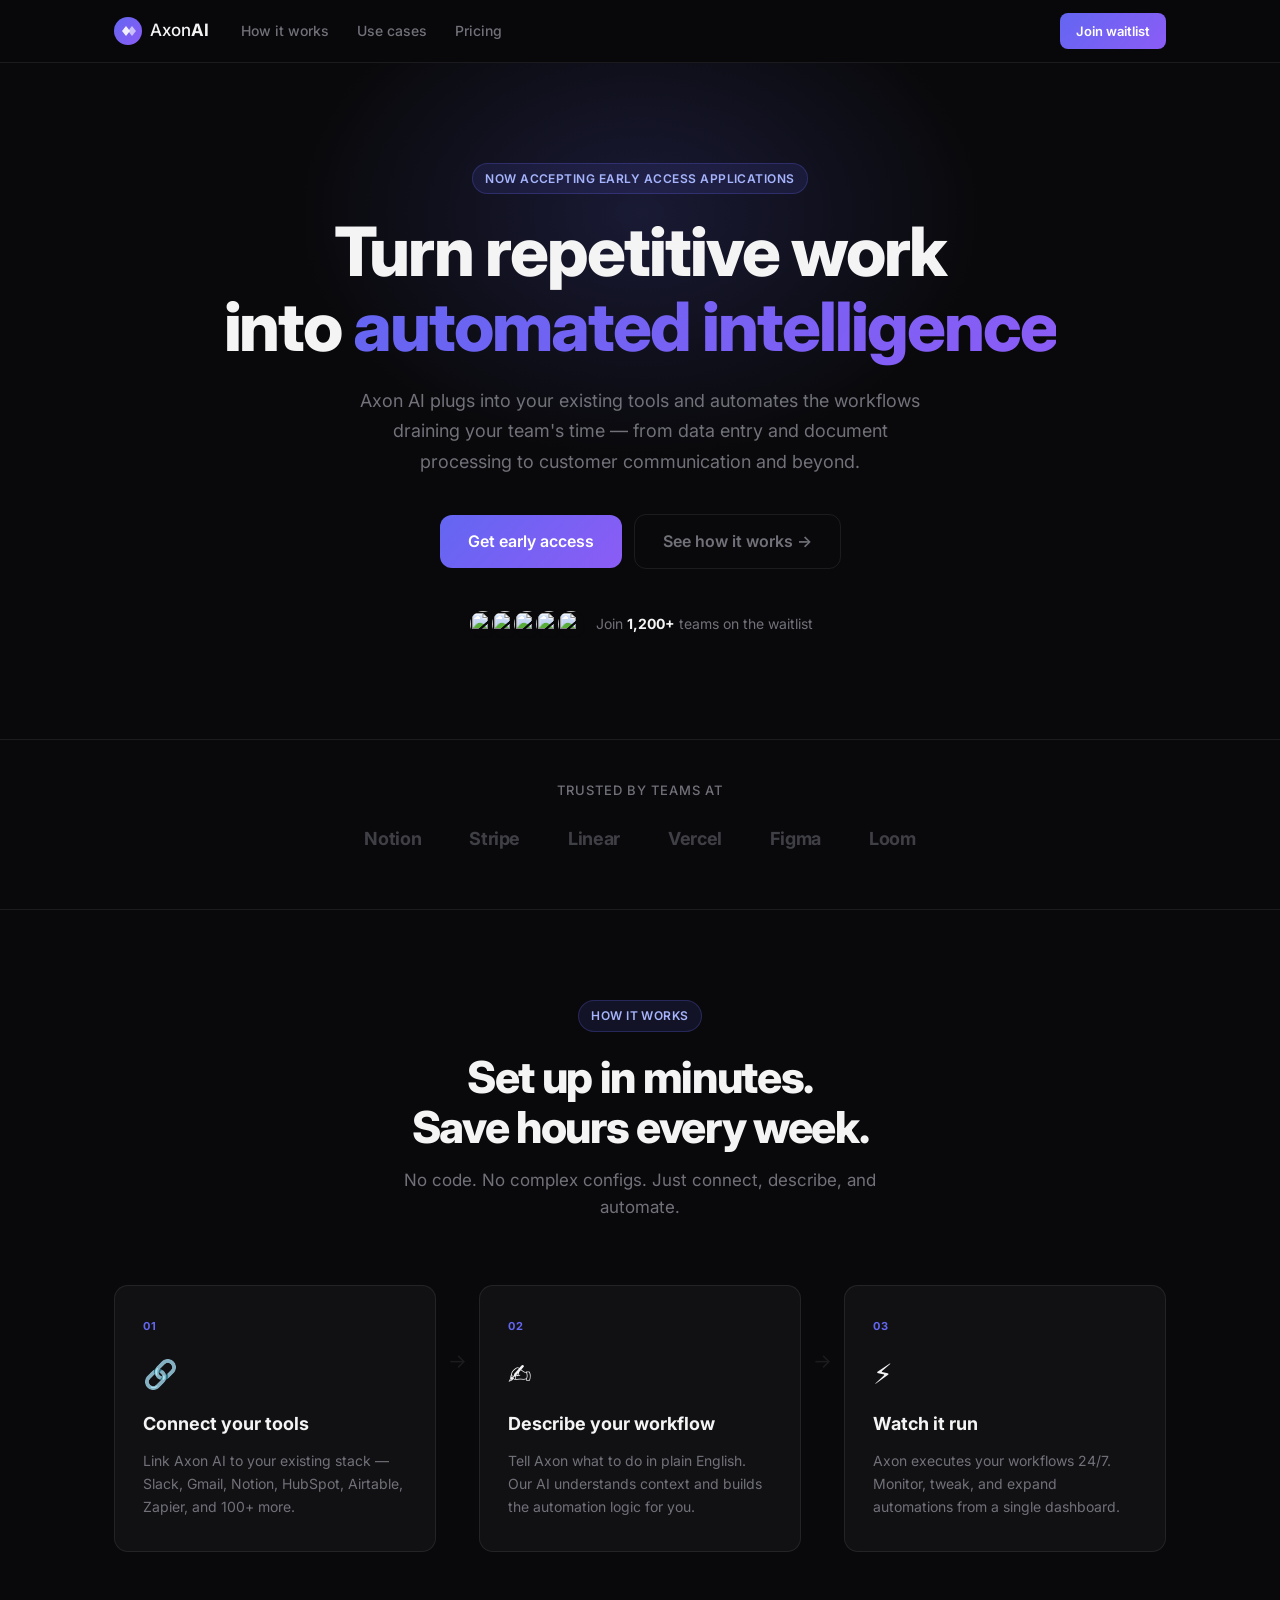
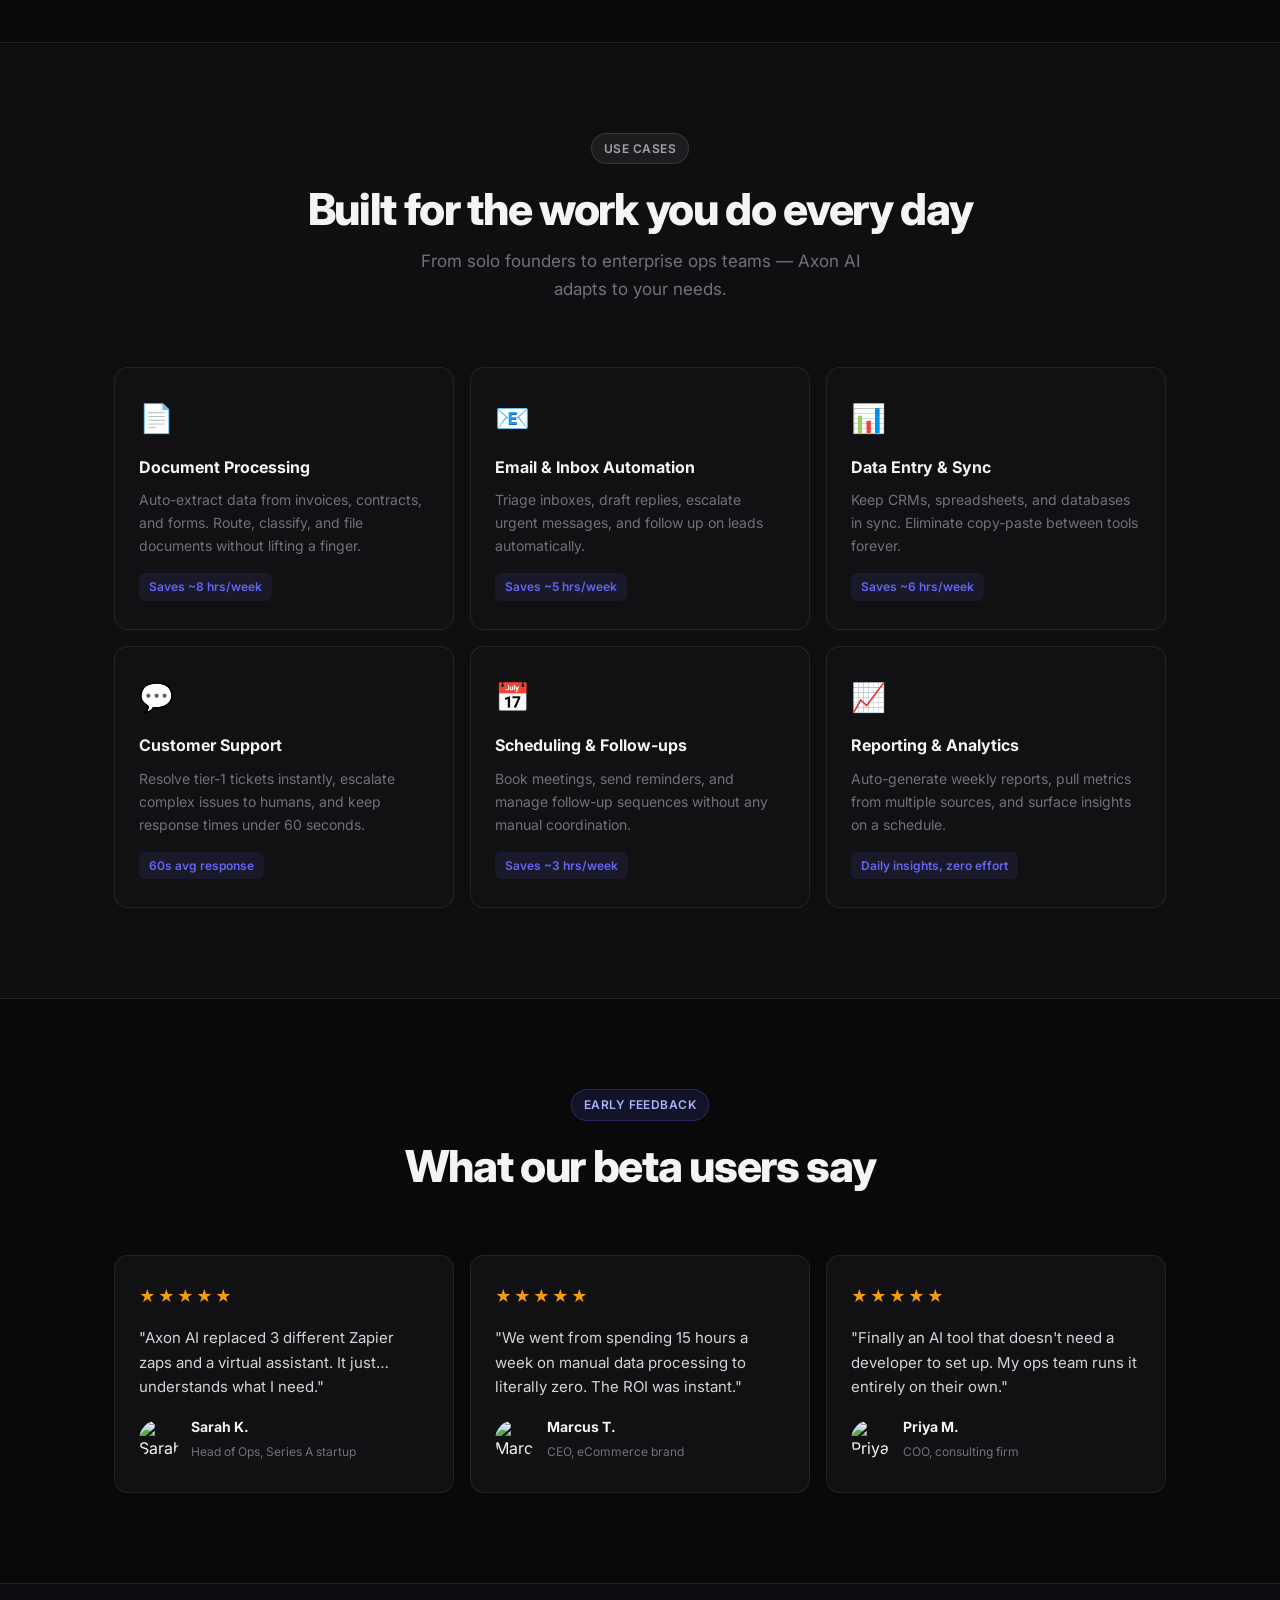
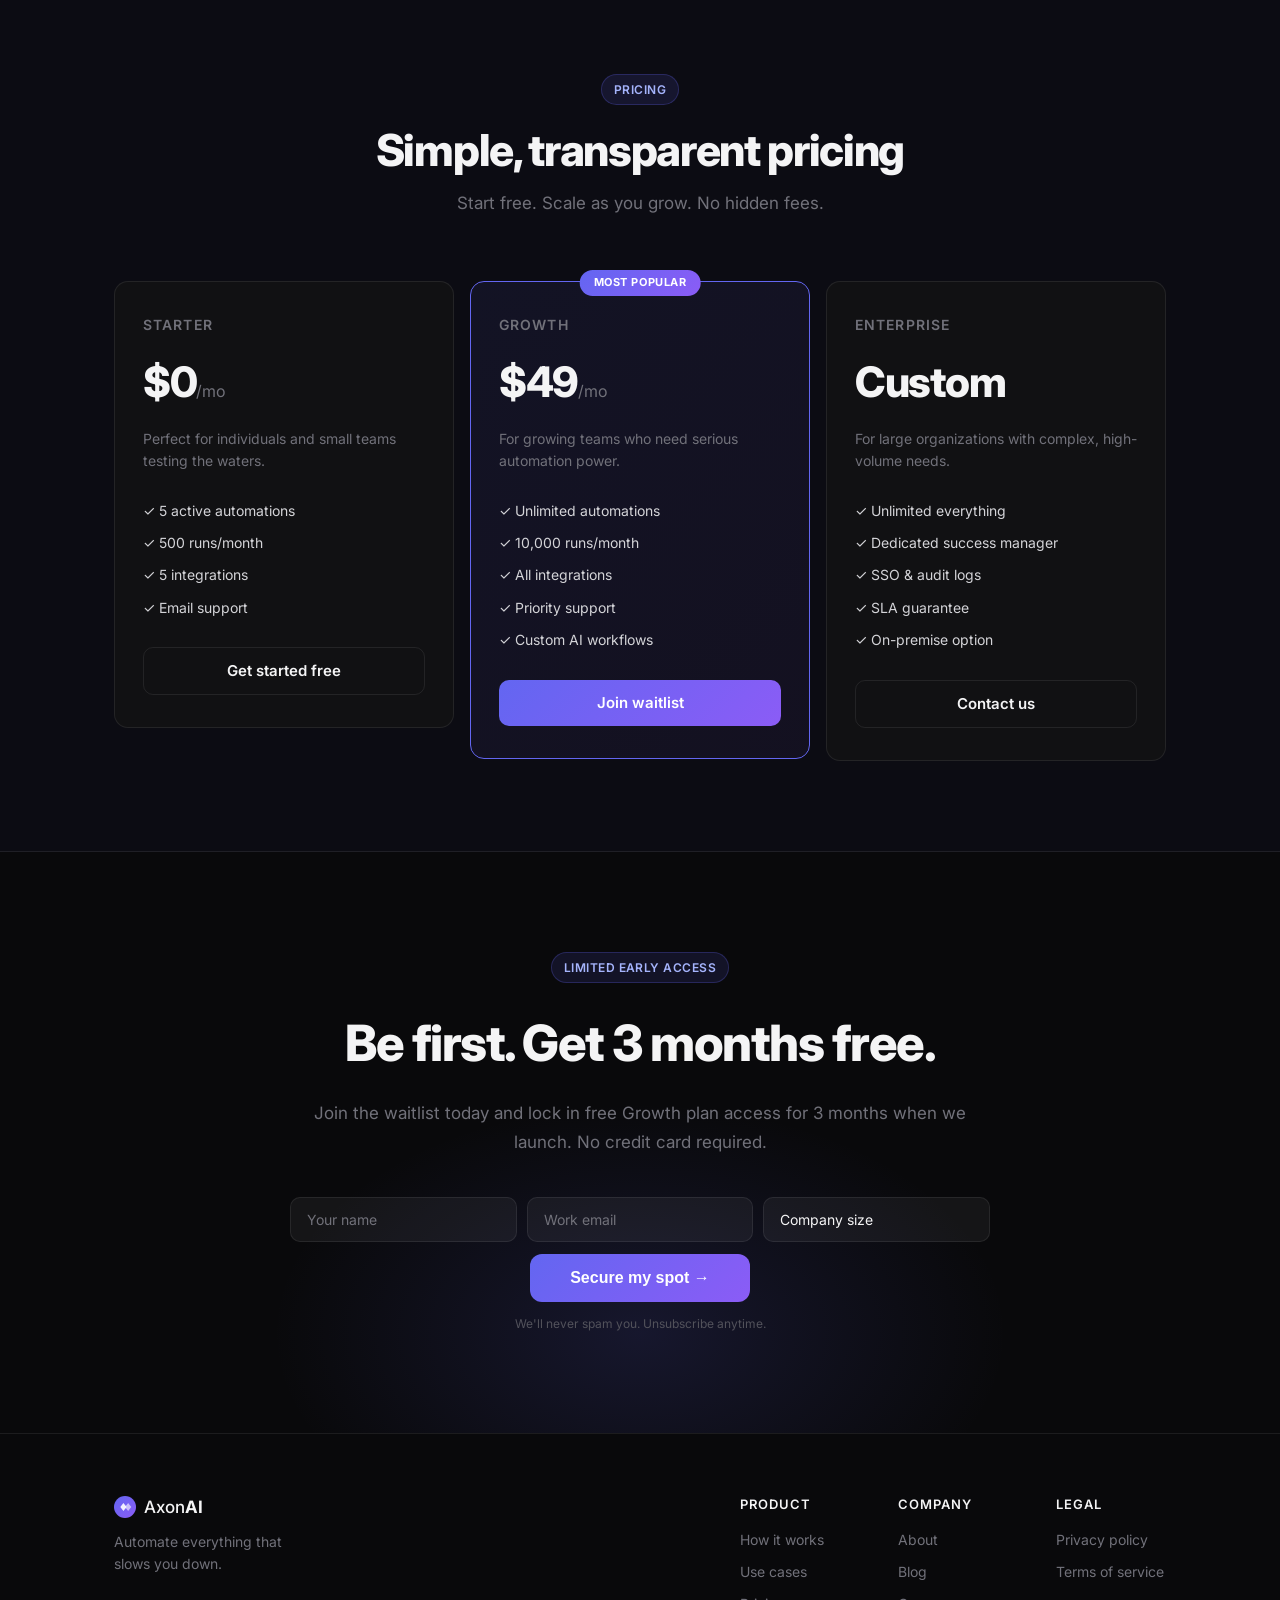
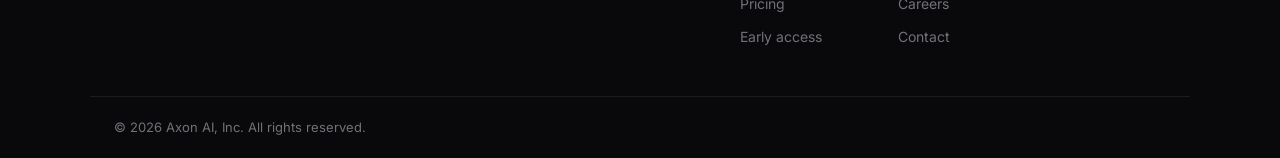
==== index.html @ 12d8debc "Add Axon AI landing page with waitlist Full marketing landing page for Axon AI, an AI automation ser" ====
<!DOCTYPE html>
<html lang="en">
<head>
  <meta charset="UTF-8" />
  <meta name="viewport" content="width=device-width, initial-scale=1.0" />
  <title>Axon AI — Automate Everything That Slows You Down</title>
  <meta name="description" content="Axon AI helps businesses automate repetitive workflows using cutting-edge AI — so your team can focus on what actually matters." />
  <link rel="preconnect" href="https://fonts.googleapis.com" />
  <link rel="preconnect" href="https://fonts.gstatic.com" crossorigin />
  <link href="https://fonts.googleapis.com/css2?family=Inter:wght@300;400;500;600;700;800&display=swap" rel="stylesheet" />
  <link rel="stylesheet" href="styles.css" />
</head>
<body>

  <!-- NAV -->
  <nav class="nav">
    <div class="nav-inner container">
      <a href="#" class="logo">
        <svg width="28" height="28" viewBox="0 0 28 28" fill="none" xmlns="http://www.w3.org/2000/svg">
          <circle cx="14" cy="14" r="14" fill="url(#logoGrad)"/>
          <path d="M8 14L12 9L16 14L12 19L8 14Z" fill="white" opacity="0.9"/>
          <path d="M14 14L18 9L22 14L18 19L14 14Z" fill="white" opacity="0.6"/>
          <defs>
            <linearGradient id="logoGrad" x1="0" y1="0" x2="28" y2="28" gradientUnits="userSpaceOnUse">
              <stop stop-color="#6366f1"/>
              <stop offset="1" stop-color="#8b5cf6"/>
            </linearGradient>
          </defs>
        </svg>
        <span>Axon<strong>AI</strong></span>
      </a>
      <div class="nav-links">
        <a href="#how-it-works">How it works</a>
        <a href="#use-cases">Use cases</a>
        <a href="#pricing">Pricing</a>
      </div>
      <a href="#waitlist" class="btn btn-sm">Join waitlist</a>
    </div>
  </nav>

  <!-- HERO -->
  <section class="hero">
    <div class="container hero-inner">
      <div class="badge">Now accepting early access applications</div>
      <h1>
        Turn repetitive work<br />
        into <span class="gradient-text">automated intelligence</span>
      </h1>
      <p class="hero-sub">
        Axon AI plugs into your existing tools and automates the workflows draining your team's time — from data entry and document processing to customer communication and beyond.
      </p>
      <div class="hero-cta">
        <a href="#waitlist" class="btn btn-lg">Get early access</a>
        <a href="#how-it-works" class="btn btn-lg btn-ghost">See how it works →</a>
      </div>
      <p class="hero-social-proof">
        <span class="avatars">
          <img src="https://i.pravatar.cc/32?img=1" alt="" />
          <img src="https://i.pravatar.cc/32?img=2" alt="" />
          <img src="https://i.pravatar.cc/32?img=3" alt="" />
          <img src="https://i.pravatar.cc/32?img=4" alt="" />
          <img src="https://i.pravatar.cc/32?img=5" alt="" />
        </span>
        <span>Join <strong>1,200+</strong> teams on the waitlist</span>
      </p>
    </div>
    <div class="hero-glow"></div>
  </section>

  <!-- LOGOS -->
  <section class="logos-section">
    <div class="container">
      <p class="logos-label">Trusted by teams at</p>
      <div class="logos-row">
        <span class="logo-item">Notion</span>
        <span class="logo-item">Stripe</span>
        <span class="logo-item">Linear</span>
        <span class="logo-item">Vercel</span>
        <span class="logo-item">Figma</span>
        <span class="logo-item">Loom</span>
      </div>
    </div>
  </section>

  <!-- HOW IT WORKS -->
  <section class="section" id="how-it-works">
    <div class="container">
      <div class="section-header">
        <div class="badge">How it works</div>
        <h2>Set up in minutes.<br/>Save hours every week.</h2>
        <p>No code. No complex configs. Just connect, describe, and automate.</p>
      </div>
      <div class="steps">
        <div class="step">
          <div class="step-number">01</div>
          <div class="step-icon">🔗</div>
          <h3>Connect your tools</h3>
          <p>Link Axon AI to your existing stack — Slack, Gmail, Notion, HubSpot, Airtable, Zapier, and 100+ more.</p>
        </div>
        <div class="step-arrow">→</div>
        <div class="step">
          <div class="step-number">02</div>
          <div class="step-icon">✍️</div>
          <h3>Describe your workflow</h3>
          <p>Tell Axon what to do in plain English. Our AI understands context and builds the automation logic for you.</p>
        </div>
        <div class="step-arrow">→</div>
        <div class="step">
          <div class="step-number">03</div>
          <div class="step-icon">⚡</div>
          <h3>Watch it run</h3>
          <p>Axon executes your workflows 24/7. Monitor, tweak, and expand automations from a single dashboard.</p>
        </div>
      </div>
    </div>
  </section>

  <!-- USE CASES -->
  <section class="section section-dark" id="use-cases">
    <div class="container">
      <div class="section-header">
        <div class="badge badge-dark">Use cases</div>
        <h2>Built for the work you do every day</h2>
        <p>From solo founders to enterprise ops teams — Axon AI adapts to your needs.</p>
      </div>
      <div class="use-cases-grid">
        <div class="use-case-card">
          <div class="use-case-icon">📄</div>
          <h3>Document Processing</h3>
          <p>Auto-extract data from invoices, contracts, and forms. Route, classify, and file documents without lifting a finger.</p>
          <div class="use-case-stat">Saves ~8 hrs/week</div>
        </div>
        <div class="use-case-card">
          <div class="use-case-icon">📧</div>
          <h3>Email & Inbox Automation</h3>
          <p>Triage inboxes, draft replies, escalate urgent messages, and follow up on leads automatically.</p>
          <div class="use-case-stat">Saves ~5 hrs/week</div>
        </div>
        <div class="use-case-card">
          <div class="use-case-icon">📊</div>
          <h3>Data Entry & Sync</h3>
          <p>Keep CRMs, spreadsheets, and databases in sync. Eliminate copy-paste between tools forever.</p>
          <div class="use-case-stat">Saves ~6 hrs/week</div>
        </div>
        <div class="use-case-card">
          <div class="use-case-icon">💬</div>
          <h3>Customer Support</h3>
          <p>Resolve tier-1 tickets instantly, escalate complex issues to humans, and keep response times under 60 seconds.</p>
          <div class="use-case-stat">60s avg response</div>
        </div>
        <div class="use-case-card">
          <div class="use-case-icon">📅</div>
          <h3>Scheduling & Follow-ups</h3>
          <p>Book meetings, send reminders, and manage follow-up sequences without any manual coordination.</p>
          <div class="use-case-stat">Saves ~3 hrs/week</div>
        </div>
        <div class="use-case-card">
          <div class="use-case-icon">📈</div>
          <h3>Reporting & Analytics</h3>
          <p>Auto-generate weekly reports, pull metrics from multiple sources, and surface insights on a schedule.</p>
          <div class="use-case-stat">Daily insights, zero effort</div>
        </div>
      </div>
    </div>
  </section>

  <!-- TESTIMONIALS -->
  <section class="section" id="testimonials">
    <div class="container">
      <div class="section-header">
        <div class="badge">Early feedback</div>
        <h2>What our beta users say</h2>
      </div>
      <div class="testimonials-grid">
        <div class="testimonial">
          <div class="stars">★★★★★</div>
          <p>"Axon AI replaced 3 different Zapier zaps and a virtual assistant. It just… understands what I need."</p>
          <div class="testimonial-author">
            <img src="https://i.pravatar.cc/40?img=10" alt="Sarah K." />
            <div>
              <strong>Sarah K.</strong>
              <span>Head of Ops, Series A startup</span>
            </div>
          </div>
        </div>
        <div class="testimonial">
          <div class="stars">★★★★★</div>
          <p>"We went from spending 15 hours a week on manual data processing to literally zero. The ROI was instant."</p>
          <div class="testimonial-author">
            <img src="https://i.pravatar.cc/40?img=11" alt="Marcus T." />
            <div>
              <strong>Marcus T.</strong>
              <span>CEO, eCommerce brand</span>
            </div>
          </div>
        </div>
        <div class="testimonial">
          <div class="stars">★★★★★</div>
          <p>"Finally an AI tool that doesn't need a developer to set up. My ops team runs it entirely on their own."</p>
          <div class="testimonial-author">
            <img src="https://i.pravatar.cc/40?img=12" alt="Priya M." />
            <div>
              <strong>Priya M.</strong>
              <span>COO, consulting firm</span>
            </div>
          </div>
        </div>
      </div>
    </div>
  </section>

  <!-- PRICING -->
  <section class="section section-alt" id="pricing">
    <div class="container">
      <div class="section-header">
        <div class="badge">Pricing</div>
        <h2>Simple, transparent pricing</h2>
        <p>Start free. Scale as you grow. No hidden fees.</p>
      </div>
      <div class="pricing-grid">
        <div class="pricing-card">
          <div class="plan-name">Starter</div>
          <div class="plan-price"><span>$0</span>/mo</div>
          <div class="plan-desc">Perfect for individuals and small teams testing the waters.</div>
          <ul class="plan-features">
            <li>✓ 5 active automations</li>
            <li>✓ 500 runs/month</li>
            <li>✓ 5 integrations</li>
            <li>✓ Email support</li>
          </ul>
          <a href="#waitlist" class="btn btn-outline">Get started free</a>
        </div>
        <div class="pricing-card pricing-card-featured">
          <div class="plan-badge">Most popular</div>
          <div class="plan-name">Growth</div>
          <div class="plan-price"><span>$49</span>/mo</div>
          <div class="plan-desc">For growing teams who need serious automation power.</div>
          <ul class="plan-features">
            <li>✓ Unlimited automations</li>
            <li>✓ 10,000 runs/month</li>
            <li>✓ All integrations</li>
            <li>✓ Priority support</li>
            <li>✓ Custom AI workflows</li>
          </ul>
          <a href="#waitlist" class="btn">Join waitlist</a>
        </div>
        <div class="pricing-card">
          <div class="plan-name">Enterprise</div>
          <div class="plan-price"><span>Custom</span></div>
          <div class="plan-desc">For large organizations with complex, high-volume needs.</div>
          <ul class="plan-features">
            <li>✓ Unlimited everything</li>
            <li>✓ Dedicated success manager</li>
            <li>✓ SSO & audit logs</li>
            <li>✓ SLA guarantee</li>
            <li>✓ On-premise option</li>
          </ul>
          <a href="#waitlist" class="btn btn-outline">Contact us</a>
        </div>
      </div>
    </div>
  </section>

  <!-- WAITLIST -->
  <section class="section waitlist-section" id="waitlist">
    <div class="container">
      <div class="waitlist-inner">
        <div class="badge">Limited early access</div>
        <h2>Be first. Get 3 months free.</h2>
        <p>Join the waitlist today and lock in free Growth plan access for 3 months when we launch. No credit card required.</p>
        <form class="waitlist-form" id="waitlistForm" onsubmit="handleSubmit(event)">
          <div class="form-row">
            <input type="text" name="name" placeholder="Your name" required autocomplete="name" />
            <input type="email" name="email" placeholder="Work email" required autocomplete="email" />
            <select name="company_size">
              <option value="" disabled selected>Company size</option>
              <option value="1">Just me</option>
              <option value="2-10">2–10 people</option>
              <option value="11-50">11–50 people</option>
              <option value="51-200">51–200 people</option>
              <option value="200+">200+ people</option>
            </select>
          </div>
          <button type="submit" class="btn btn-lg btn-submit">
            <span class="btn-text">Secure my spot →</span>
            <span class="btn-loading" style="display:none">Joining...</span>
          </button>
          <p class="form-note">We'll never spam you. Unsubscribe anytime.</p>
        </form>
        <div class="waitlist-success" id="waitlistSuccess" style="display:none">
          <div class="success-icon">🎉</div>
          <h3>You're on the list!</h3>
          <p>We'll be in touch soon with your early access details. Tell a friend and move up the waitlist.</p>
          <div class="share-buttons">
            <a href="https://twitter.com/intent/tweet?text=Just+joined+the+waitlist+for+%40AxonAI+%E2%80%94+AI+automation+for+teams+that+want+to+move+faster.+https%3A%2F%2Faxon.ai" target="_blank" rel="noopener" class="btn btn-sm btn-ghost">Share on X</a>
          </div>
        </div>
      </div>
    </div>
    <div class="waitlist-glow"></div>
  </section>

  <!-- FOOTER -->
  <footer class="footer">
    <div class="container footer-inner">
      <div class="footer-brand">
        <a href="#" class="logo">
          <svg width="22" height="22" viewBox="0 0 28 28" fill="none" xmlns="http://www.w3.org/2000/svg">
            <circle cx="14" cy="14" r="14" fill="url(#logoGrad2)"/>
            <path d="M8 14L12 9L16 14L12 19L8 14Z" fill="white" opacity="0.9"/>
            <path d="M14 14L18 9L22 14L18 19L14 14Z" fill="white" opacity="0.6"/>
            <defs>
              <linearGradient id="logoGrad2" x1="0" y1="0" x2="28" y2="28" gradientUnits="userSpaceOnUse">
                <stop stop-color="#6366f1"/>
                <stop offset="1" stop-color="#8b5cf6"/>
              </linearGradient>
            </defs>
          </svg>
          <span>Axon<strong>AI</strong></span>
        </a>
        <p>Automate everything that slows you down.</p>
      </div>
      <div class="footer-links">
        <div>
          <h4>Product</h4>
          <a href="#how-it-works">How it works</a>
          <a href="#use-cases">Use cases</a>
          <a href="#pricing">Pricing</a>
          <a href="#waitlist">Early access</a>
        </div>
        <div>
          <h4>Company</h4>
          <a href="#">About</a>
          <a href="#">Blog</a>
          <a href="#">Careers</a>
          <a href="#">Contact</a>
        </div>
        <div>
          <h4>Legal</h4>
          <a href="#">Privacy policy</a>
          <a href="#">Terms of service</a>
        </div>
      </div>
    </div>
    <div class="footer-bottom container">
      <p>© 2026 Axon AI, Inc. All rights reserved.</p>
    </div>
  </footer>

  <script src="script.js"></script>
</body>
</html>
---- styles.css ----
/* ─── Reset & Base ─── */
*, *::before, *::after { box-sizing: border-box; margin: 0; padding: 0; }

:root {
  --indigo: #6366f1;
  --violet: #8b5cf6;
  --indigo-dark: #4f46e5;
  --bg: #09090b;
  --bg-card: #111113;
  --bg-alt: #0f0f12;
  --border: rgba(255,255,255,0.08);
  --text: #f4f4f5;
  --muted: #71717a;
  --radius: 14px;
  --font: 'Inter', system-ui, sans-serif;
}

html { scroll-behavior: smooth; }

body {
  font-family: var(--font);
  background: var(--bg);
  color: var(--text);
  line-height: 1.6;
  -webkit-font-smoothing: antialiased;
}

/* ─── Utilities ─── */
.container {
  max-width: 1100px;
  margin: 0 auto;
  padding: 0 24px;
}

.gradient-text {
  background: linear-gradient(135deg, var(--indigo), var(--violet));
  -webkit-background-clip: text;
  -webkit-text-fill-color: transparent;
  background-clip: text;
}

.badge {
  display: inline-flex;
  align-items: center;
  gap: 6px;
  background: rgba(99,102,241,0.12);
  border: 1px solid rgba(99,102,241,0.25);
  color: #a5b4fc;
  font-size: 12px;
  font-weight: 600;
  letter-spacing: 0.04em;
  text-transform: uppercase;
  padding: 5px 12px;
  border-radius: 100px;
  margin-bottom: 20px;
}

.badge-dark {
  background: rgba(255,255,255,0.06);
  border-color: rgba(255,255,255,0.12);
  color: #a1a1aa;
}

/* ─── Buttons ─── */
.btn {
  display: inline-flex;
  align-items: center;
  justify-content: center;
  gap: 8px;
  background: linear-gradient(135deg, var(--indigo), var(--violet));
  color: #fff;
  font-size: 15px;
  font-weight: 600;
  padding: 11px 22px;
  border-radius: 10px;
  border: none;
  cursor: pointer;
  text-decoration: none;
  transition: opacity 0.2s, transform 0.15s, box-shadow 0.2s;
  white-space: nowrap;
}

.btn:hover {
  opacity: 0.9;
  transform: translateY(-1px);
  box-shadow: 0 8px 24px rgba(99,102,241,0.35);
}

.btn:active { transform: translateY(0); }

.btn-sm { font-size: 13px; padding: 8px 16px; border-radius: 8px; }

.btn-lg { font-size: 16px; padding: 14px 28px; border-radius: 12px; }

.btn-ghost {
  background: transparent;
  color: var(--muted);
  border: 1px solid var(--border);
}
.btn-ghost:hover {
  background: rgba(255,255,255,0.05);
  box-shadow: none;
  color: var(--text);
}

.btn-outline {
  background: transparent;
  color: var(--text);
  border: 1px solid var(--border);
}
.btn-outline:hover {
  background: rgba(255,255,255,0.04);
  box-shadow: none;
}

/* ─── Nav ─── */
.nav {
  position: sticky;
  top: 0;
  z-index: 100;
  border-bottom: 1px solid var(--border);
  background: rgba(9,9,11,0.85);
  backdrop-filter: blur(20px);
}

.nav-inner {
  display: flex;
  align-items: center;
  gap: 32px;
  height: 62px;
}

.logo {
  display: flex;
  align-items: center;
  gap: 8px;
  text-decoration: none;
  color: var(--text);
  font-size: 17px;
  font-weight: 500;
  flex-shrink: 0;
}

.logo strong { font-weight: 700; }

.nav-links {
  display: flex;
  gap: 28px;
  flex: 1;
}

.nav-links a {
  color: var(--muted);
  text-decoration: none;
  font-size: 14px;
  font-weight: 500;
  transition: color 0.2s;
}

.nav-links a:hover { color: var(--text); }

/* ─── Hero ─── */
.hero {
  position: relative;
  overflow: hidden;
  padding: 100px 0 90px;
  text-align: center;
}

.hero-inner {
  position: relative;
  z-index: 1;
}

.hero h1 {
  font-size: clamp(40px, 6vw, 68px);
  font-weight: 800;
  line-height: 1.1;
  letter-spacing: -0.03em;
  margin-bottom: 22px;
}

.hero-sub {
  font-size: 18px;
  color: var(--muted);
  max-width: 580px;
  margin: 0 auto 36px;
  line-height: 1.7;
}

.hero-cta {
  display: flex;
  align-items: center;
  justify-content: center;
  gap: 12px;
  flex-wrap: wrap;
  margin-bottom: 40px;
}

.hero-social-proof {
  display: inline-flex;
  align-items: center;
  gap: 10px;
  color: var(--muted);
  font-size: 14px;
}

.hero-social-proof strong { color: var(--text); }

.avatars {
  display: flex;
}

.avatars img {
  width: 30px;
  height: 30px;
  border-radius: 50%;
  border: 2px solid var(--bg);
  margin-left: -8px;
  object-fit: cover;
}

.avatars img:first-child { margin-left: 0; }

.hero-glow {
  position: absolute;
  top: -100px;
  left: 50%;
  transform: translateX(-50%);
  width: 700px;
  height: 500px;
  background: radial-gradient(ellipse at center, rgba(99,102,241,0.18) 0%, transparent 70%);
  pointer-events: none;
}

/* ─── Logos ─── */
.logos-section {
  padding: 40px 0 56px;
  border-top: 1px solid var(--border);
  border-bottom: 1px solid var(--border);
  text-align: center;
}

.logos-label {
  color: var(--muted);
  font-size: 13px;
  font-weight: 500;
  text-transform: uppercase;
  letter-spacing: 0.08em;
  margin-bottom: 24px;
}

.logos-row {
  display: flex;
  align-items: center;
  justify-content: center;
  gap: 48px;
  flex-wrap: wrap;
}

.logo-item {
  color: #3f3f46;
  font-size: 18px;
  font-weight: 700;
  letter-spacing: -0.02em;
  transition: color 0.2s;
}

.logo-item:hover { color: var(--muted); }

/* ─── Sections ─── */
.section {
  padding: 90px 0;
}

.section-dark {
  background: var(--bg-alt);
  border-top: 1px solid var(--border);
  border-bottom: 1px solid var(--border);
}

.section-alt {
  background: rgba(99,102,241,0.03);
  border-top: 1px solid var(--border);
  border-bottom: 1px solid var(--border);
}

.section-header {
  text-align: center;
  margin-bottom: 64px;
}

.section-header h2 {
  font-size: clamp(30px, 4vw, 44px);
  font-weight: 800;
  letter-spacing: -0.03em;
  line-height: 1.15;
  margin-bottom: 14px;
}

.section-header p {
  font-size: 17px;
  color: var(--muted);
  max-width: 480px;
  margin: 0 auto;
}

/* ─── Steps ─── */
.steps {
  display: flex;
  align-items: flex-start;
  gap: 12px;
}

.step {
  flex: 1;
  background: var(--bg-card);
  border: 1px solid var(--border);
  border-radius: var(--radius);
  padding: 32px 28px;
  position: relative;
  transition: border-color 0.2s, transform 0.2s;
}

.step:hover {
  border-color: rgba(99,102,241,0.35);
  transform: translateY(-3px);
}

.step-number {
  font-size: 11px;
  font-weight: 700;
  color: var(--indigo);
  letter-spacing: 0.1em;
  text-transform: uppercase;
  margin-bottom: 16px;
}

.step-icon {
  font-size: 28px;
  margin-bottom: 14px;
}

.step h3 {
  font-size: 18px;
  font-weight: 700;
  margin-bottom: 10px;
}

.step p {
  font-size: 14px;
  color: var(--muted);
  line-height: 1.65;
}

.step-arrow {
  font-size: 20px;
  color: var(--border);
  margin-top: 60px;
  flex-shrink: 0;
}

/* ─── Use Cases ─── */
.use-cases-grid {
  display: grid;
  grid-template-columns: repeat(3, 1fr);
  gap: 16px;
}

.use-case-card {
  background: var(--bg-card);
  border: 1px solid var(--border);
  border-radius: var(--radius);
  padding: 28px 24px;
  transition: border-color 0.2s, transform 0.2s;
}

.use-case-card:hover {
  border-color: rgba(99,102,241,0.3);
  transform: translateY(-2px);
}

.use-case-icon { font-size: 28px; margin-bottom: 14px; }

.use-case-card h3 {
  font-size: 16px;
  font-weight: 700;
  margin-bottom: 8px;
}

.use-case-card p {
  font-size: 14px;
  color: var(--muted);
  line-height: 1.65;
  margin-bottom: 16px;
}

.use-case-stat {
  font-size: 12px;
  font-weight: 600;
  color: var(--indigo);
  background: rgba(99,102,241,0.1);
  border-radius: 6px;
  padding: 4px 10px;
  display: inline-block;
}

/* ─── Testimonials ─── */
.testimonials-grid {
  display: grid;
  grid-template-columns: repeat(3, 1fr);
  gap: 16px;
}

.testimonial {
  background: var(--bg-card);
  border: 1px solid var(--border);
  border-radius: var(--radius);
  padding: 28px 24px;
  display: flex;
  flex-direction: column;
  gap: 16px;
}

.stars { color: #f59e0b; font-size: 16px; letter-spacing: 2px; }

.testimonial p {
  font-size: 15px;
  color: #d4d4d8;
  line-height: 1.65;
  flex: 1;
}

.testimonial-author {
  display: flex;
  align-items: center;
  gap: 12px;
}

.testimonial-author img {
  width: 40px;
  height: 40px;
  border-radius: 50%;
  object-fit: cover;
}

.testimonial-author strong {
  display: block;
  font-size: 14px;
}

.testimonial-author span {
  font-size: 12px;
  color: var(--muted);
}

/* ─── Pricing ─── */
.pricing-grid {
  display: grid;
  grid-template-columns: repeat(3, 1fr);
  gap: 16px;
  align-items: start;
}

.pricing-card {
  background: var(--bg-card);
  border: 1px solid var(--border);
  border-radius: var(--radius);
  padding: 32px 28px;
  position: relative;
}

.pricing-card-featured {
  border-color: var(--indigo);
  background: linear-gradient(135deg, rgba(99,102,241,0.08), rgba(139,92,246,0.06));
  transform: scale(1.03);
}

.plan-badge {
  position: absolute;
  top: -12px;
  left: 50%;
  transform: translateX(-50%);
  background: linear-gradient(135deg, var(--indigo), var(--violet));
  color: #fff;
  font-size: 11px;
  font-weight: 700;
  letter-spacing: 0.05em;
  text-transform: uppercase;
  padding: 4px 14px;
  border-radius: 100px;
  white-space: nowrap;
}

.plan-name {
  font-size: 14px;
  font-weight: 600;
  color: var(--muted);
  text-transform: uppercase;
  letter-spacing: 0.08em;
  margin-bottom: 12px;
}

.plan-price {
  font-size: 16px;
  color: var(--muted);
  margin-bottom: 12px;
}

.plan-price span {
  font-size: 42px;
  font-weight: 800;
  color: var(--text);
  letter-spacing: -0.03em;
}

.plan-desc {
  font-size: 14px;
  color: var(--muted);
  margin-bottom: 24px;
  line-height: 1.6;
  min-height: 48px;
}

.plan-features {
  list-style: none;
  display: flex;
  flex-direction: column;
  gap: 10px;
  margin-bottom: 28px;
}

.plan-features li {
  font-size: 14px;
  color: #d4d4d8;
}

.pricing-card .btn,
.pricing-card .btn-outline {
  width: 100%;
}

/* ─── Waitlist ─── */
.waitlist-section {
  position: relative;
  overflow: hidden;
  text-align: center;
  padding: 100px 0;
}

.waitlist-inner {
  position: relative;
  z-index: 1;
  max-width: 700px;
  margin: 0 auto;
}

.waitlist-inner h2 {
  font-size: clamp(32px, 5vw, 50px);
  font-weight: 800;
  letter-spacing: -0.03em;
  margin-bottom: 16px;
}

.waitlist-inner > p {
  font-size: 17px;
  color: var(--muted);
  margin-bottom: 40px;
  line-height: 1.7;
}

.waitlist-form {
  display: flex;
  flex-direction: column;
  align-items: center;
  gap: 12px;
}

.form-row {
  display: flex;
  gap: 10px;
  width: 100%;
  flex-wrap: wrap;
}

.form-row input,
.form-row select {
  flex: 1;
  min-width: 160px;
  background: rgba(255,255,255,0.05);
  border: 1px solid var(--border);
  border-radius: 10px;
  color: var(--text);
  font-size: 14px;
  font-family: var(--font);
  padding: 13px 16px;
  outline: none;
  transition: border-color 0.2s;
}

.form-row input::placeholder,
.form-row select option[disabled] { color: var(--muted); }

.form-row select {
  appearance: none;
  cursor: pointer;
}

.form-row select option {
  background: #1a1a1e;
  color: var(--text);
}

.form-row input:focus,
.form-row select:focus {
  border-color: var(--indigo);
  background: rgba(99,102,241,0.07);
}

.btn-submit {
  min-width: 220px;
  font-size: 16px;
  padding: 15px 32px;
}

.form-note {
  font-size: 12px;
  color: #52525b;
}

.waitlist-success {
  display: flex;
  flex-direction: column;
  align-items: center;
  gap: 12px;
  padding: 40px;
  background: rgba(99,102,241,0.06);
  border: 1px solid rgba(99,102,241,0.2);
  border-radius: var(--radius);
}

.success-icon { font-size: 48px; }

.waitlist-success h3 {
  font-size: 24px;
  font-weight: 700;
}

.waitlist-success p {
  color: var(--muted);
  font-size: 15px;
  max-width: 400px;
}

.share-buttons { margin-top: 8px; }

.waitlist-glow {
  position: absolute;
  bottom: -150px;
  left: 50%;
  transform: translateX(-50%);
  width: 800px;
  height: 500px;
  background: radial-gradient(ellipse at center, rgba(99,102,241,0.15) 0%, transparent 65%);
  pointer-events: none;
}

/* ─── Footer ─── */
.footer {
  border-top: 1px solid var(--border);
  padding: 60px 0 0;
}

.footer-inner {
  display: flex;
  gap: 64px;
  flex-wrap: wrap;
  padding-bottom: 48px;
}

.footer-brand {
  flex: 1;
  min-width: 200px;
}

.footer-brand p {
  font-size: 14px;
  color: var(--muted);
  margin-top: 10px;
  max-width: 200px;
}

.footer-links {
  display: flex;
  gap: 48px;
  flex-wrap: wrap;
}

.footer-links > div {
  display: flex;
  flex-direction: column;
  gap: 10px;
  min-width: 110px;
}

.footer-links h4 {
  font-size: 13px;
  font-weight: 600;
  color: var(--text);
  text-transform: uppercase;
  letter-spacing: 0.08em;
  margin-bottom: 4px;
}

.footer-links a {
  color: var(--muted);
  text-decoration: none;
  font-size: 14px;
  transition: color 0.2s;
}

.footer-links a:hover { color: var(--text); }

.footer-bottom {
  border-top: 1px solid var(--border);
  padding: 20px 24px;
  color: var(--muted);
  font-size: 13px;
}

/* ─── Responsive ─── */
@media (max-width: 900px) {
  .steps {
    flex-direction: column;
  }
  .step-arrow {
    display: none;
  }
  .use-cases-grid,
  .testimonials-grid,
  .pricing-grid {
    grid-template-columns: 1fr;
  }
  .pricing-card-featured {
    transform: none;
  }
  .nav-links {
    display: none;
  }
}

@media (max-width: 640px) {
  .form-row {
    flex-direction: column;
  }
  .hero { padding: 72px 0 64px; }
  .section { padding: 64px 0; }
  .footer-inner { flex-direction: column; gap: 32px; }
  .footer-links { gap: 24px; }
}
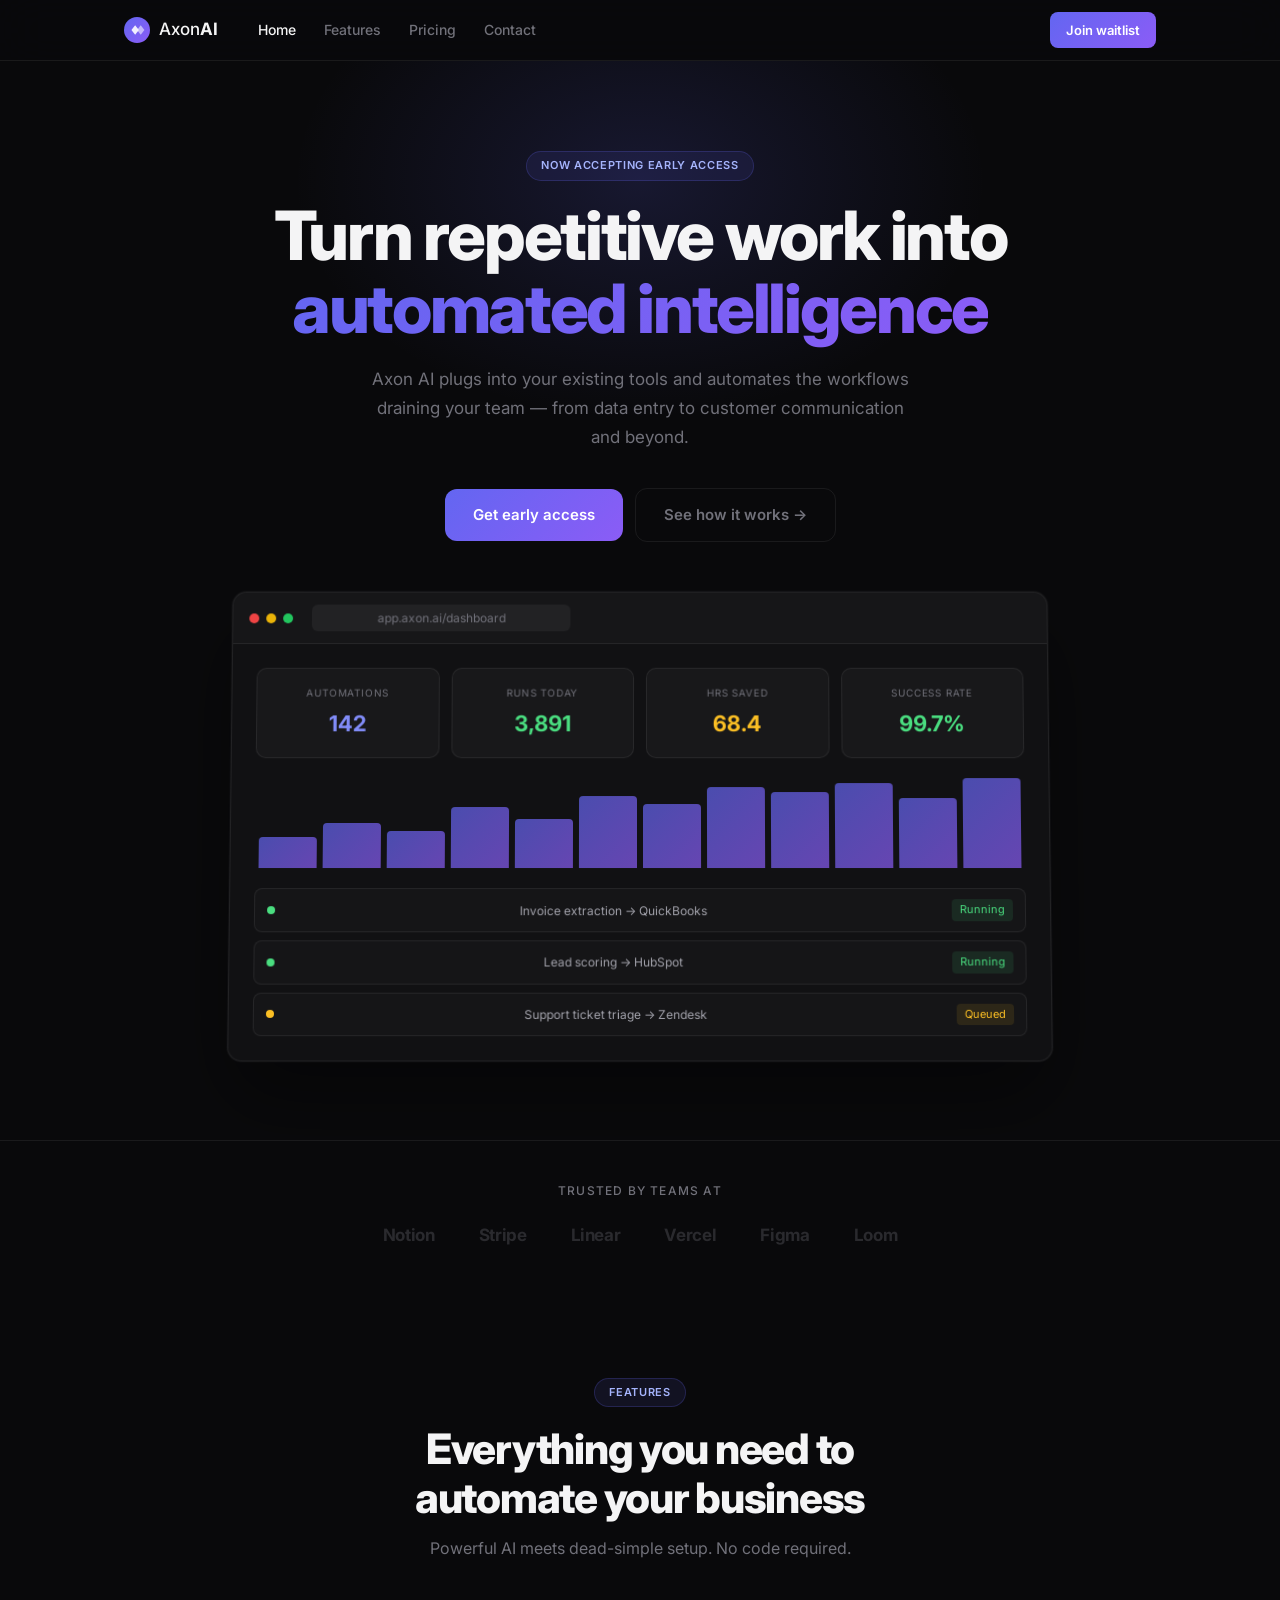
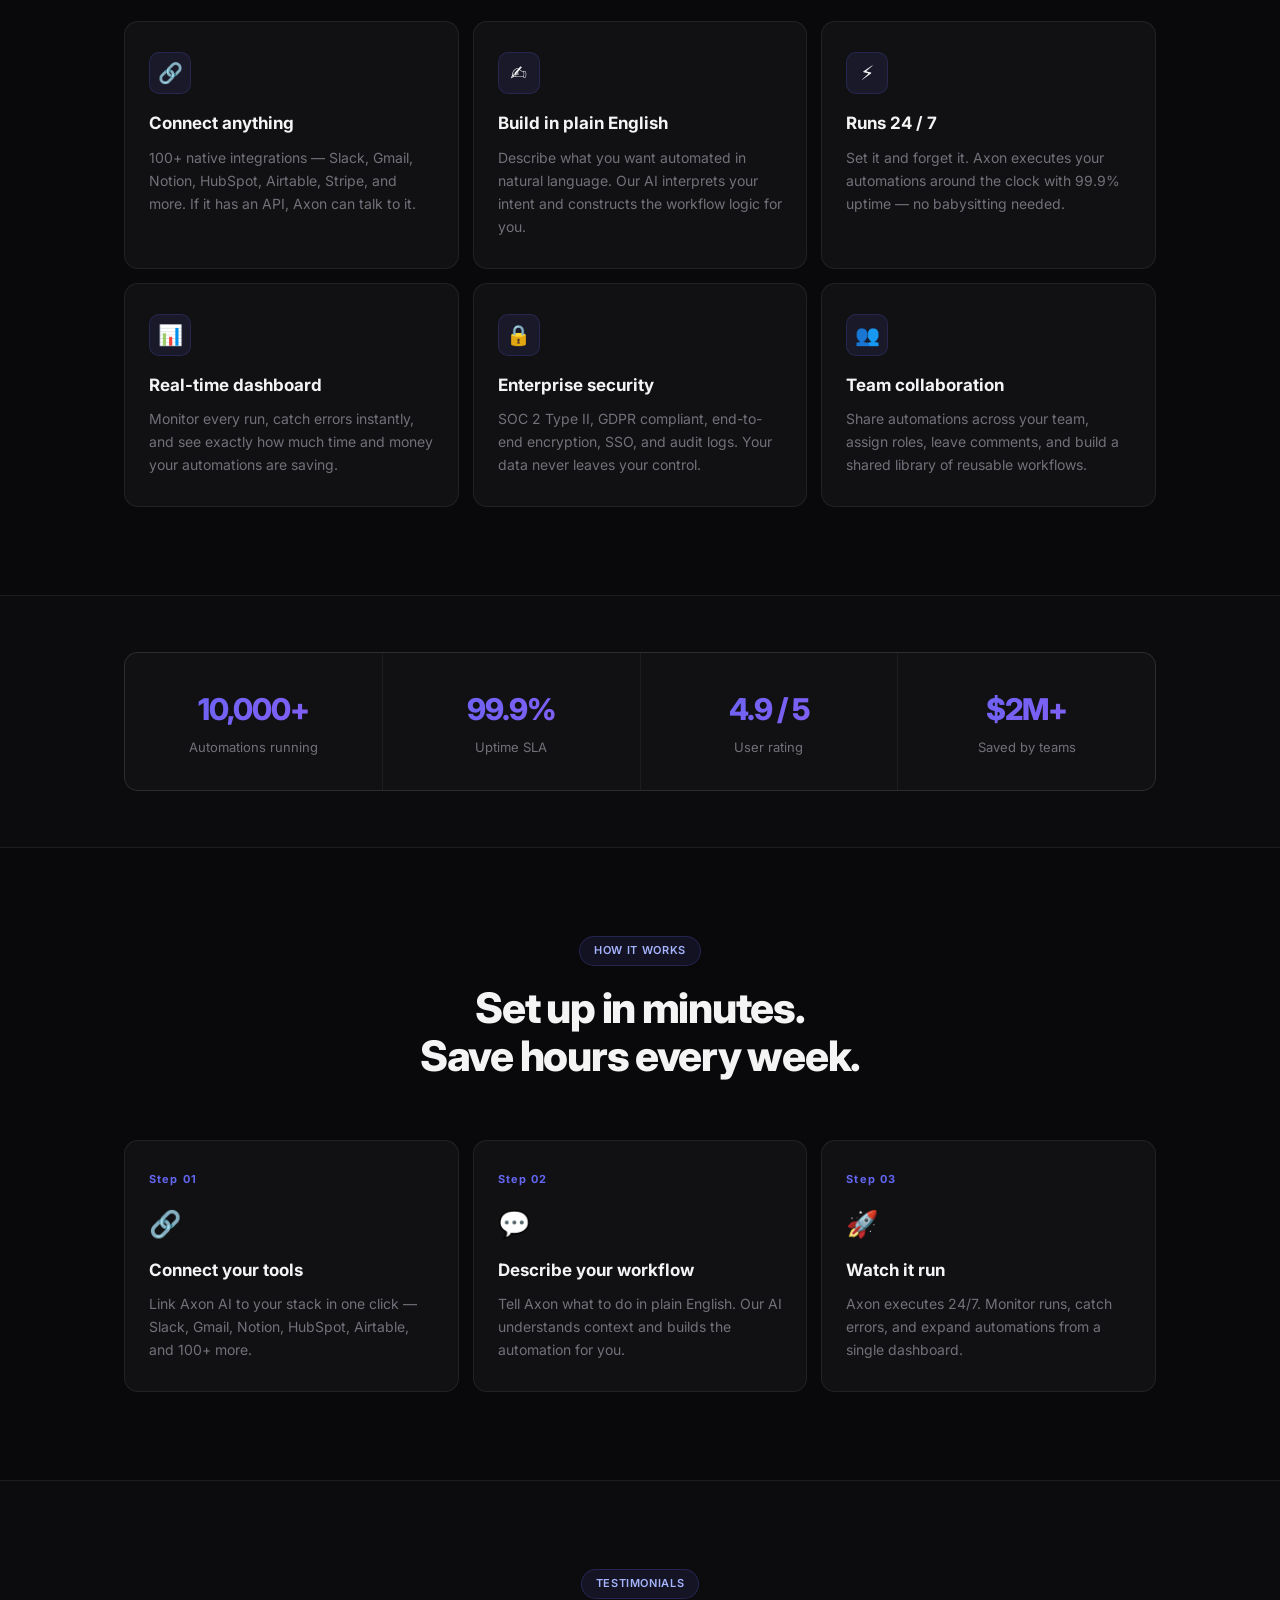
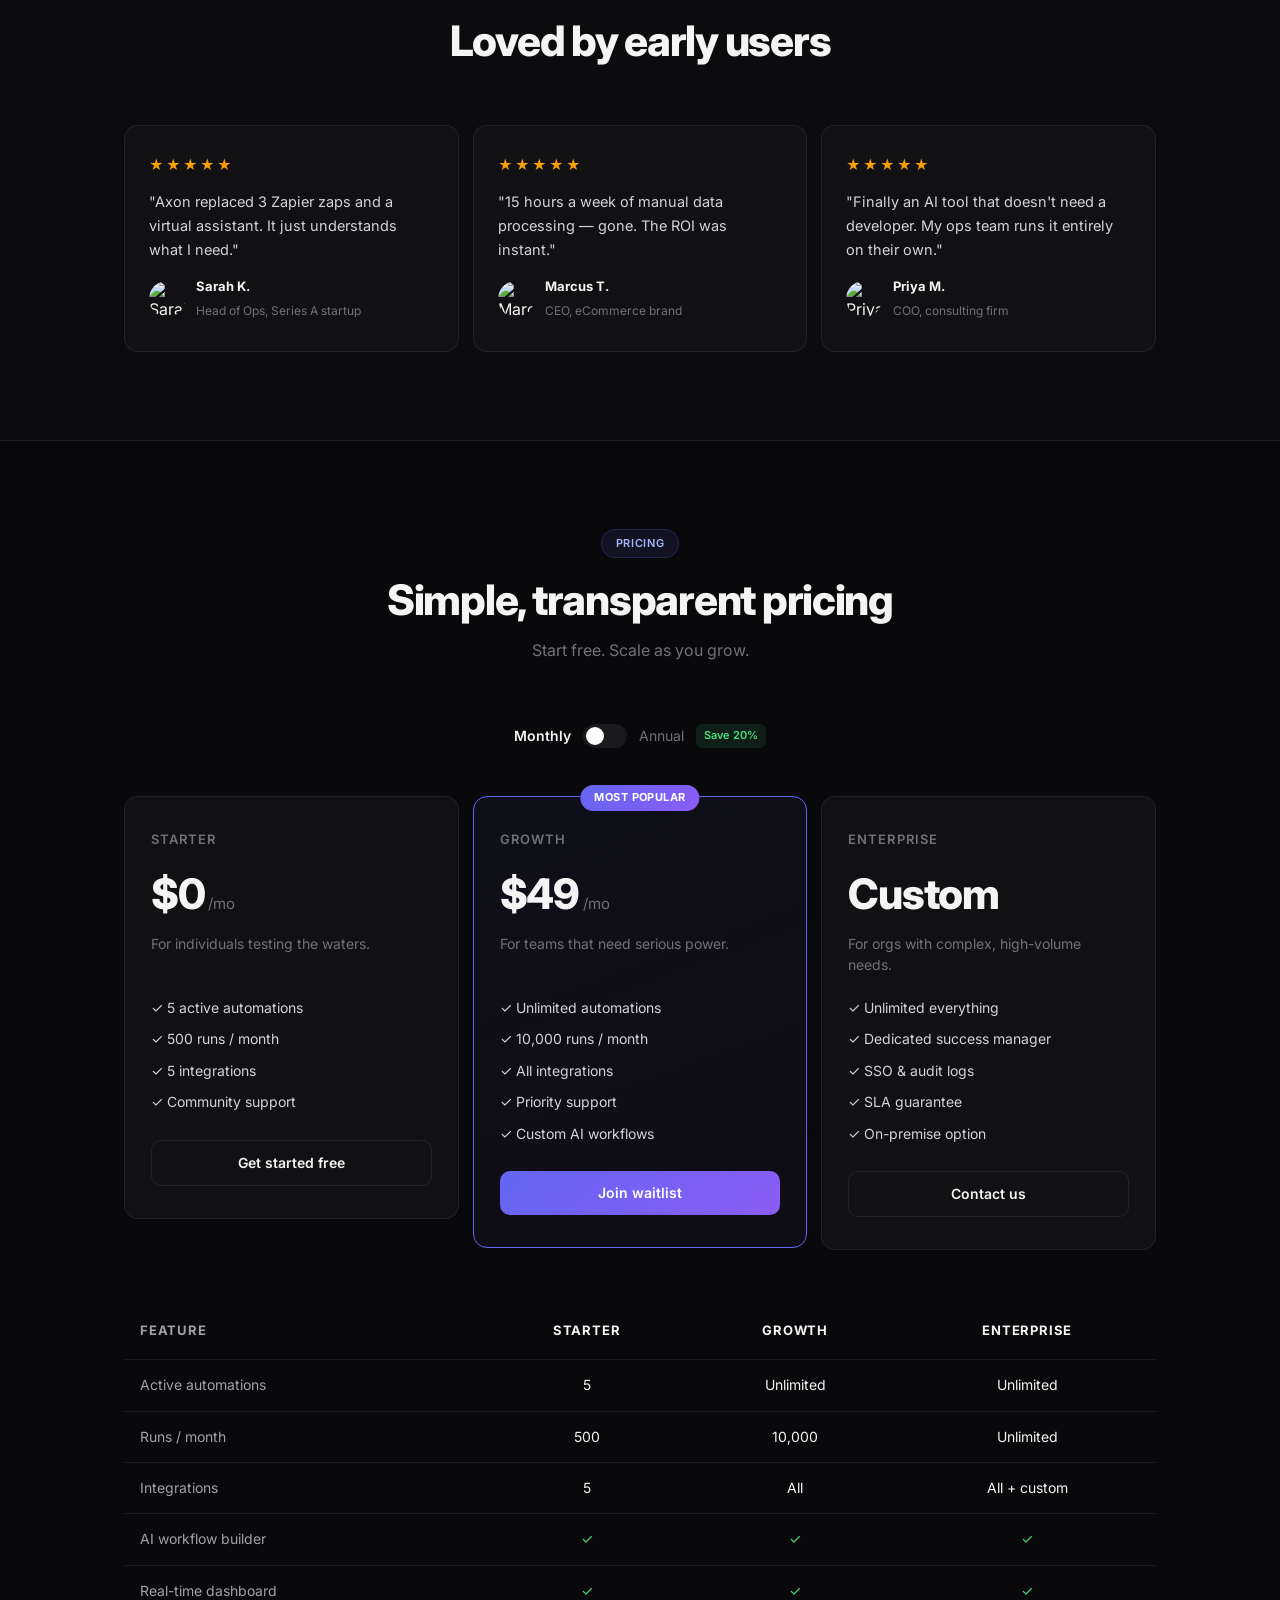
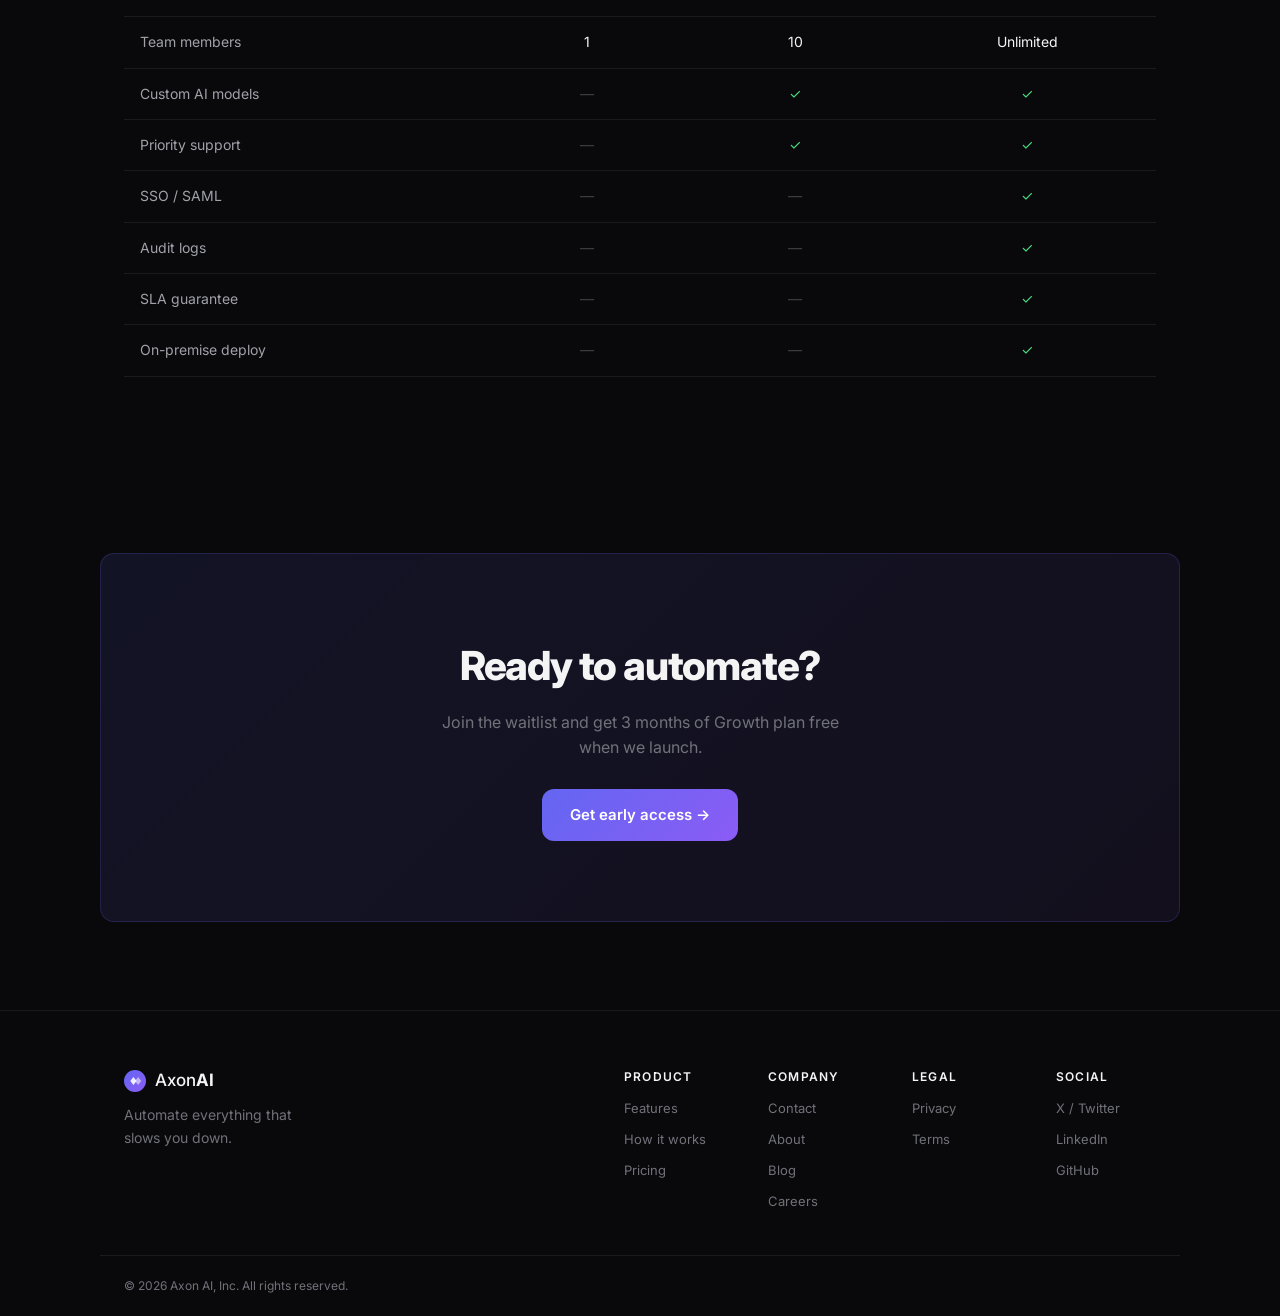
==== commit 218d2047: "Build complete Axon AI official website (2 pages, minimalistic) Full rewrite: index.html (home — her" ====
--- a/index.html
+++ b/index.html
@@ -4,7 +4,7 @@
   <meta charset="UTF-8" />
   <meta name="viewport" content="width=device-width, initial-scale=1.0" />
   <title>Axon AI — Automate Everything That Slows You Down</title>
-  <meta name="description" content="Axon AI helps businesses automate repetitive workflows using cutting-edge AI — so your team can focus on what actually matters." />
+  <meta name="description" content="Axon AI helps businesses automate repetitive workflows with AI. Connect your tools, describe what to automate in plain English, and let AI handle the rest." />
   <link rel="preconnect" href="https://fonts.googleapis.com" />
   <link rel="preconnect" href="https://fonts.gstatic.com" crossorigin />
   <link href="https://fonts.googleapis.com/css2?family=Inter:wght@300;400;500;600;700;800&display=swap" rel="stylesheet" />
@@ -12,341 +12,411 @@
 </head>
 <body>
 
-  <!-- NAV -->
-  <nav class="nav">
-    <div class="nav-inner container">
-      <a href="#" class="logo">
-        <svg width="28" height="28" viewBox="0 0 28 28" fill="none" xmlns="http://www.w3.org/2000/svg">
-          <circle cx="14" cy="14" r="14" fill="url(#logoGrad)"/>
-          <path d="M8 14L12 9L16 14L12 19L8 14Z" fill="white" opacity="0.9"/>
-          <path d="M14 14L18 9L22 14L18 19L14 14Z" fill="white" opacity="0.6"/>
-          <defs>
-            <linearGradient id="logoGrad" x1="0" y1="0" x2="28" y2="28" gradientUnits="userSpaceOnUse">
-              <stop stop-color="#6366f1"/>
-              <stop offset="1" stop-color="#8b5cf6"/>
-            </linearGradient>
-          </defs>
-        </svg>
+<!-- ─── Nav ─── -->
+<nav class="nav">
+  <div class="nav-inner container">
+    <a href="index.html" class="logo">
+      <svg width="26" height="26" viewBox="0 0 28 28" fill="none"><circle cx="14" cy="14" r="14" fill="url(#lg1)"/><path d="M8 14L12 9L16 14L12 19Z" fill="#fff" opacity=".9"/><path d="M14 14L18 9L22 14L18 19Z" fill="#fff" opacity=".55"/><defs><linearGradient id="lg1" x1="0" y1="0" x2="28" y2="28" gradientUnits="userSpaceOnUse"><stop stop-color="#6366f1"/><stop offset="1" stop-color="#8b5cf6"/></linearGradient></defs></svg>
+      <span>Axon<strong>AI</strong></span>
+    </a>
+    <div class="nav-links">
+      <a href="index.html">Home</a>
+      <a href="index.html#features">Features</a>
+      <a href="index.html#pricing">Pricing</a>
+      <a href="waitlist.html">Contact</a>
+    </div>
+    <div class="nav-actions">
+      <a href="waitlist.html#waitlist" class="btn btn-sm">Join waitlist</a>
+    </div>
+    <button class="hamburger" id="hamburger" aria-label="Menu">
+      <span></span><span></span><span></span>
+    </button>
+  </div>
+</nav>
+<div class="mobile-menu" id="mobileMenu">
+  <a href="index.html">Home</a>
+  <a href="index.html#features">Features</a>
+  <a href="index.html#pricing">Pricing</a>
+  <a href="waitlist.html">Contact</a>
+  <a href="waitlist.html#waitlist" class="btn">Join waitlist</a>
+</div>
+
+<!-- ─── Hero ─── -->
+<section class="hero">
+  <div class="hero-glow"></div>
+  <div class="container">
+    <div class="badge">Now accepting early access</div>
+    <h1>Turn repetitive work into<br><span class="gradient-text">automated intelligence</span></h1>
+    <p class="hero-sub">Axon AI plugs into your existing tools and automates the workflows draining your team — from data entry to customer communication and beyond.</p>
+    <div class="hero-cta">
+      <a href="waitlist.html#waitlist" class="btn btn-lg">Get early access</a>
+      <a href="#how-it-works" class="btn btn-lg btn-ghost">See how it works &rarr;</a>
+    </div>
+
+    <!-- Dashboard Mockup -->
+    <div class="mockup-wrapper fade-up">
+      <div class="mockup">
+        <div class="mockup-bar">
+          <div class="mockup-dot"></div>
+          <div class="mockup-dot"></div>
+          <div class="mockup-dot"></div>
+          <div class="mockup-url">app.axon.ai/dashboard</div>
+        </div>
+        <div class="mockup-body">
+          <div class="mockup-stats">
+            <div class="mockup-stat">
+              <div class="mockup-stat-label">Automations</div>
+              <div class="mockup-stat-value indigo">142</div>
+            </div>
+            <div class="mockup-stat">
+              <div class="mockup-stat-label">Runs today</div>
+              <div class="mockup-stat-value green">3,891</div>
+            </div>
+            <div class="mockup-stat">
+              <div class="mockup-stat-label">Hrs saved</div>
+              <div class="mockup-stat-value amber">68.4</div>
+            </div>
+            <div class="mockup-stat">
+              <div class="mockup-stat-label">Success rate</div>
+              <div class="mockup-stat-value green">99.7%</div>
+            </div>
+          </div>
+          <div class="mockup-chart">
+            <div class="mockup-bar-chart" style="height:35%"></div>
+            <div class="mockup-bar-chart" style="height:50%"></div>
+            <div class="mockup-bar-chart" style="height:42%"></div>
+            <div class="mockup-bar-chart" style="height:68%"></div>
+            <div class="mockup-bar-chart" style="height:55%"></div>
+            <div class="mockup-bar-chart" style="height:80%"></div>
+            <div class="mockup-bar-chart" style="height:72%"></div>
+            <div class="mockup-bar-chart" style="height:90%"></div>
+            <div class="mockup-bar-chart" style="height:85%"></div>
+            <div class="mockup-bar-chart" style="height:95%"></div>
+            <div class="mockup-bar-chart" style="height:78%"></div>
+            <div class="mockup-bar-chart" style="height:100%"></div>
+          </div>
+          <div class="mockup-rows">
+            <div class="mockup-row">
+              <div class="mockup-row-dot green"></div>
+              <span class="mockup-row-name">Invoice extraction &rarr; QuickBooks</span>
+              <span class="mockup-row-status">Running</span>
+            </div>
+            <div class="mockup-row">
+              <div class="mockup-row-dot green"></div>
+              <span class="mockup-row-name">Lead scoring &rarr; HubSpot</span>
+              <span class="mockup-row-status">Running</span>
+            </div>
+            <div class="mockup-row">
+              <div class="mockup-row-dot amber"></div>
+              <span class="mockup-row-name">Support ticket triage &rarr; Zendesk</span>
+              <span class="mockup-row-status pending">Queued</span>
+            </div>
+          </div>
+        </div>
+      </div>
+    </div>
+  </div>
+</section>
+
+<!-- ─── Logos ─── -->
+<section class="logos-section">
+  <div class="container">
+    <p class="logos-label">Trusted by teams at</p>
+    <div class="logos-row">
+      <span class="logo-item">Notion</span>
+      <span class="logo-item">Stripe</span>
+      <span class="logo-item">Linear</span>
+      <span class="logo-item">Vercel</span>
+      <span class="logo-item">Figma</span>
+      <span class="logo-item">Loom</span>
+    </div>
+  </div>
+</section>
+
+<!-- ─── Features ─── -->
+<section class="section" id="features">
+  <div class="container">
+    <div class="section-header">
+      <div class="badge">Features</div>
+      <h2>Everything you need to<br>automate your business</h2>
+      <p>Powerful AI meets dead-simple setup. No code required.</p>
+    </div>
+    <div class="features-grid">
+      <div class="feature-card fade-up">
+        <div class="feature-icon">🔗</div>
+        <h3>Connect anything</h3>
+        <p>100+ native integrations — Slack, Gmail, Notion, HubSpot, Airtable, Stripe, and more. If it has an API, Axon can talk to it.</p>
+      </div>
+      <div class="feature-card fade-up">
+        <div class="feature-icon">✍️</div>
+        <h3>Build in plain English</h3>
+        <p>Describe what you want automated in natural language. Our AI interprets your intent and constructs the workflow logic for you.</p>
+      </div>
+      <div class="feature-card fade-up">
+        <div class="feature-icon">⚡</div>
+        <h3>Runs 24 / 7</h3>
+        <p>Set it and forget it. Axon executes your automations around the clock with 99.9% uptime — no babysitting needed.</p>
+      </div>
+      <div class="feature-card fade-up">
+        <div class="feature-icon">📊</div>
+        <h3>Real-time dashboard</h3>
+        <p>Monitor every run, catch errors instantly, and see exactly how much time and money your automations are saving.</p>
+      </div>
+      <div class="feature-card fade-up">
+        <div class="feature-icon">🔒</div>
+        <h3>Enterprise security</h3>
+        <p>SOC 2 Type II, GDPR compliant, end-to-end encryption, SSO, and audit logs. Your data never leaves your control.</p>
+      </div>
+      <div class="feature-card fade-up">
+        <div class="feature-icon">👥</div>
+        <h3>Team collaboration</h3>
+        <p>Share automations across your team, assign roles, leave comments, and build a shared library of reusable workflows.</p>
+      </div>
+    </div>
+  </div>
+</section>
+
+<!-- ─── Stats Bar ─── -->
+<section class="section-dark" style="padding:0">
+  <div class="container" style="padding-top:56px;padding-bottom:56px">
+    <div class="stats-bar fade-up">
+      <div class="stat-item">
+        <div class="stat-value gradient-text">10,000+</div>
+        <div class="stat-label">Automations running</div>
+      </div>
+      <div class="stat-item">
+        <div class="stat-value gradient-text">99.9%</div>
+        <div class="stat-label">Uptime SLA</div>
+      </div>
+      <div class="stat-item">
+        <div class="stat-value gradient-text">4.9 / 5</div>
+        <div class="stat-label">User rating</div>
+      </div>
+      <div class="stat-item">
+        <div class="stat-value gradient-text">$2M+</div>
+        <div class="stat-label">Saved by teams</div>
+      </div>
+    </div>
+  </div>
+</section>
+
+<!-- ─── How It Works ─── -->
+<section class="section" id="how-it-works">
+  <div class="container">
+    <div class="section-header">
+      <div class="badge">How it works</div>
+      <h2>Set up in minutes.<br>Save hours every week.</h2>
+    </div>
+    <div class="steps">
+      <div class="step fade-up">
+        <div class="step-number">Step 01</div>
+        <div class="step-icon">🔗</div>
+        <h3>Connect your tools</h3>
+        <p>Link Axon AI to your stack in one click — Slack, Gmail, Notion, HubSpot, Airtable, and 100+ more.</p>
+      </div>
+      <div class="step fade-up">
+        <div class="step-number">Step 02</div>
+        <div class="step-icon">💬</div>
+        <h3>Describe your workflow</h3>
+        <p>Tell Axon what to do in plain English. Our AI understands context and builds the automation for you.</p>
+      </div>
+      <div class="step fade-up">
+        <div class="step-number">Step 03</div>
+        <div class="step-icon">🚀</div>
+        <h3>Watch it run</h3>
+        <p>Axon executes 24/7. Monitor runs, catch errors, and expand automations from a single dashboard.</p>
+      </div>
+    </div>
+  </div>
+</section>
+
+<!-- ─── Testimonials ─── -->
+<section class="section section-dark">
+  <div class="container">
+    <div class="section-header">
+      <div class="badge">Testimonials</div>
+      <h2>Loved by early users</h2>
+    </div>
+    <div class="testimonials-grid">
+      <div class="testimonial fade-up">
+        <div class="stars">★★★★★</div>
+        <blockquote>"Axon replaced 3 Zapier zaps and a virtual assistant. It just understands what I need."</blockquote>
+        <div class="testimonial-author">
+          <img src="https://i.pravatar.cc/36?img=10" alt="Sarah K." />
+          <div><strong>Sarah K.</strong><span>Head of Ops, Series A startup</span></div>
+        </div>
+      </div>
+      <div class="testimonial fade-up">
+        <div class="stars">★★★★★</div>
+        <blockquote>"15 hours a week of manual data processing — gone. The ROI was instant."</blockquote>
+        <div class="testimonial-author">
+          <img src="https://i.pravatar.cc/36?img=11" alt="Marcus T." />
+          <div><strong>Marcus T.</strong><span>CEO, eCommerce brand</span></div>
+        </div>
+      </div>
+      <div class="testimonial fade-up">
+        <div class="stars">★★★★★</div>
+        <blockquote>"Finally an AI tool that doesn't need a developer. My ops team runs it entirely on their own."</blockquote>
+        <div class="testimonial-author">
+          <img src="https://i.pravatar.cc/36?img=12" alt="Priya M." />
+          <div><strong>Priya M.</strong><span>COO, consulting firm</span></div>
+        </div>
+      </div>
+    </div>
+  </div>
+</section>
+
+<!-- ─── Pricing ─── -->
+<section class="section" id="pricing">
+  <div class="container">
+    <div class="section-header">
+      <div class="badge">Pricing</div>
+      <h2>Simple, transparent pricing</h2>
+      <p>Start free. Scale as you grow.</p>
+    </div>
+
+    <div class="pricing-toggle">
+      <span id="labelMonthly" class="active-label">Monthly</span>
+      <div class="toggle-track" id="pricingToggle">
+        <div class="toggle-thumb"></div>
+      </div>
+      <span id="labelAnnual">Annual</span>
+      <span class="save-badge">Save 20%</span>
+    </div>
+
+    <div class="pricing-grid">
+      <!-- Starter -->
+      <div class="pricing-card fade-up">
+        <div class="plan-name">Starter</div>
+        <div class="plan-price">
+          <span class="amount">$0</span> /mo
+        </div>
+        <div class="plan-desc">For individuals testing the waters.</div>
+        <ul class="plan-features">
+          <li>✓ 5 active automations</li>
+          <li>✓ 500 runs / month</li>
+          <li>✓ 5 integrations</li>
+          <li>✓ Community support</li>
+        </ul>
+        <a href="waitlist.html#waitlist" class="btn btn-outline">Get started free</a>
+      </div>
+      <!-- Growth -->
+      <div class="pricing-card pricing-card-featured fade-up">
+        <div class="plan-badge-tag">Most popular</div>
+        <div class="plan-name">Growth</div>
+        <div class="plan-price price-monthly">
+          <span class="amount">$49</span> /mo
+        </div>
+        <div class="plan-price price-annual" style="display:none">
+          <span class="amount">$39</span> /mo
+        </div>
+        <div class="plan-desc">For teams that need serious power.</div>
+        <ul class="plan-features">
+          <li>✓ Unlimited automations</li>
+          <li>✓ 10,000 runs / month</li>
+          <li>✓ All integrations</li>
+          <li>✓ Priority support</li>
+          <li>✓ Custom AI workflows</li>
+        </ul>
+        <a href="waitlist.html#waitlist" class="btn">Join waitlist</a>
+      </div>
+      <!-- Enterprise -->
+      <div class="pricing-card fade-up">
+        <div class="plan-name">Enterprise</div>
+        <div class="plan-price">
+          <span class="amount">Custom</span>
+        </div>
+        <div class="plan-desc">For orgs with complex, high-volume needs.</div>
+        <ul class="plan-features">
+          <li>✓ Unlimited everything</li>
+          <li>✓ Dedicated success manager</li>
+          <li>✓ SSO &amp; audit logs</li>
+          <li>✓ SLA guarantee</li>
+          <li>✓ On-premise option</li>
+        </ul>
+        <a href="waitlist.html" class="btn btn-outline">Contact us</a>
+      </div>
+    </div>
+
+    <!-- Comparison Table -->
+    <table class="compare-table fade-up">
+      <thead>
+        <tr>
+          <th>Feature</th>
+          <th>Starter</th>
+          <th>Growth</th>
+          <th>Enterprise</th>
+        </tr>
+      </thead>
+      <tbody>
+        <tr><td>Active automations</td><td>5</td><td>Unlimited</td><td>Unlimited</td></tr>
+        <tr><td>Runs / month</td><td>500</td><td>10,000</td><td>Unlimited</td></tr>
+        <tr><td>Integrations</td><td>5</td><td>All</td><td>All + custom</td></tr>
+        <tr><td>AI workflow builder</td><td class="check">✓</td><td class="check">✓</td><td class="check">✓</td></tr>
+        <tr><td>Real-time dashboard</td><td class="check">✓</td><td class="check">✓</td><td class="check">✓</td></tr>
+        <tr><td>Team members</td><td>1</td><td>10</td><td>Unlimited</td></tr>
+        <tr><td>Custom AI models</td><td class="dash">—</td><td class="check">✓</td><td class="check">✓</td></tr>
+        <tr><td>Priority support</td><td class="dash">—</td><td class="check">✓</td><td class="check">✓</td></tr>
+        <tr><td>SSO / SAML</td><td class="dash">—</td><td class="dash">—</td><td class="check">✓</td></tr>
+        <tr><td>Audit logs</td><td class="dash">—</td><td class="dash">—</td><td class="check">✓</td></tr>
+        <tr><td>SLA guarantee</td><td class="dash">—</td><td class="dash">—</td><td class="check">✓</td></tr>
+        <tr><td>On-premise deploy</td><td class="dash">—</td><td class="dash">—</td><td class="check">✓</td></tr>
+      </tbody>
+    </table>
+  </div>
+</section>
+
+<!-- ─── CTA Banner ─── -->
+<section class="section">
+  <div class="cta-banner container fade-up">
+    <h2>Ready to automate?</h2>
+    <p>Join the waitlist and get 3 months of Growth plan free when we launch.</p>
+    <a href="waitlist.html#waitlist" class="btn btn-lg">Get early access &rarr;</a>
+  </div>
+</section>
+
+<!-- ─── Footer ─── -->
+<footer class="footer">
+  <div class="container footer-inner">
+    <div class="footer-brand">
+      <a href="index.html" class="logo">
+        <svg width="22" height="22" viewBox="0 0 28 28" fill="none"><circle cx="14" cy="14" r="14" fill="url(#lg2)"/><path d="M8 14L12 9L16 14L12 19Z" fill="#fff" opacity=".9"/><path d="M14 14L18 9L22 14L18 19Z" fill="#fff" opacity=".55"/><defs><linearGradient id="lg2" x1="0" y1="0" x2="28" y2="28" gradientUnits="userSpaceOnUse"><stop stop-color="#6366f1"/><stop offset="1" stop-color="#8b5cf6"/></linearGradient></defs></svg>
         <span>Axon<strong>AI</strong></span>
       </a>
-      <div class="nav-links">
-        <a href="#how-it-works">How it works</a>
-        <a href="#use-cases">Use cases</a>
-        <a href="#pricing">Pricing</a>
-      </div>
-      <a href="#waitlist" class="btn btn-sm">Join waitlist</a>
-    </div>
-  </nav>
-
-  <!-- HERO -->
-  <section class="hero">
-    <div class="container hero-inner">
-      <div class="badge">Now accepting early access applications</div>
-      <h1>
-        Turn repetitive work<br />
-        into <span class="gradient-text">automated intelligence</span>
-      </h1>
-      <p class="hero-sub">
-        Axon AI plugs into your existing tools and automates the workflows draining your team's time — from data entry and document processing to customer communication and beyond.
-      </p>
-      <div class="hero-cta">
-        <a href="#waitlist" class="btn btn-lg">Get early access</a>
-        <a href="#how-it-works" class="btn btn-lg btn-ghost">See how it works →</a>
-      </div>
-      <p class="hero-social-proof">
-        <span class="avatars">
-          <img src="https://i.pravatar.cc/32?img=1" alt="" />
-          <img src="https://i.pravatar.cc/32?img=2" alt="" />
-          <img src="https://i.pravatar.cc/32?img=3" alt="" />
-          <img src="https://i.pravatar.cc/32?img=4" alt="" />
-          <img src="https://i.pravatar.cc/32?img=5" alt="" />
-        </span>
-        <span>Join <strong>1,200+</strong> teams on the waitlist</span>
-      </p>
-    </div>
-    <div class="hero-glow"></div>
-  </section>
-
-  <!-- LOGOS -->
-  <section class="logos-section">
-    <div class="container">
-      <p class="logos-label">Trusted by teams at</p>
-      <div class="logos-row">
-        <span class="logo-item">Notion</span>
-        <span class="logo-item">Stripe</span>
-        <span class="logo-item">Linear</span>
-        <span class="logo-item">Vercel</span>
-        <span class="logo-item">Figma</span>
-        <span class="logo-item">Loom</span>
-      </div>
-    </div>
-  </section>
-
-  <!-- HOW IT WORKS -->
-  <section class="section" id="how-it-works">
-    <div class="container">
-      <div class="section-header">
-        <div class="badge">How it works</div>
-        <h2>Set up in minutes.<br/>Save hours every week.</h2>
-        <p>No code. No complex configs. Just connect, describe, and automate.</p>
-      </div>
-      <div class="steps">
-        <div class="step">
-          <div class="step-number">01</div>
-          <div class="step-icon">🔗</div>
-          <h3>Connect your tools</h3>
-          <p>Link Axon AI to your existing stack — Slack, Gmail, Notion, HubSpot, Airtable, Zapier, and 100+ more.</p>
-        </div>
-        <div class="step-arrow">→</div>
-        <div class="step">
-          <div class="step-number">02</div>
-          <div class="step-icon">✍️</div>
-          <h3>Describe your workflow</h3>
-          <p>Tell Axon what to do in plain English. Our AI understands context and builds the automation logic for you.</p>
-        </div>
-        <div class="step-arrow">→</div>
-        <div class="step">
-          <div class="step-number">03</div>
-          <div class="step-icon">⚡</div>
-          <h3>Watch it run</h3>
-          <p>Axon executes your workflows 24/7. Monitor, tweak, and expand automations from a single dashboard.</p>
-        </div>
-      </div>
-    </div>
-  </section>
-
-  <!-- USE CASES -->
-  <section class="section section-dark" id="use-cases">
-    <div class="container">
-      <div class="section-header">
-        <div class="badge badge-dark">Use cases</div>
-        <h2>Built for the work you do every day</h2>
-        <p>From solo founders to enterprise ops teams — Axon AI adapts to your needs.</p>
-      </div>
-      <div class="use-cases-grid">
-        <div class="use-case-card">
-          <div class="use-case-icon">📄</div>
-          <h3>Document Processing</h3>
-          <p>Auto-extract data from invoices, contracts, and forms. Route, classify, and file documents without lifting a finger.</p>
-          <div class="use-case-stat">Saves ~8 hrs/week</div>
-        </div>
-        <div class="use-case-card">
-          <div class="use-case-icon">📧</div>
-          <h3>Email & Inbox Automation</h3>
-          <p>Triage inboxes, draft replies, escalate urgent messages, and follow up on leads automatically.</p>
-          <div class="use-case-stat">Saves ~5 hrs/week</div>
-        </div>
-        <div class="use-case-card">
-          <div class="use-case-icon">📊</div>
-          <h3>Data Entry & Sync</h3>
-          <p>Keep CRMs, spreadsheets, and databases in sync. Eliminate copy-paste between tools forever.</p>
-          <div class="use-case-stat">Saves ~6 hrs/week</div>
-        </div>
-        <div class="use-case-card">
-          <div class="use-case-icon">💬</div>
-          <h3>Customer Support</h3>
-          <p>Resolve tier-1 tickets instantly, escalate complex issues to humans, and keep response times under 60 seconds.</p>
-          <div class="use-case-stat">60s avg response</div>
-        </div>
-        <div class="use-case-card">
-          <div class="use-case-icon">📅</div>
-          <h3>Scheduling & Follow-ups</h3>
-          <p>Book meetings, send reminders, and manage follow-up sequences without any manual coordination.</p>
-          <div class="use-case-stat">Saves ~3 hrs/week</div>
-        </div>
-        <div class="use-case-card">
-          <div class="use-case-icon">📈</div>
-          <h3>Reporting & Analytics</h3>
-          <p>Auto-generate weekly reports, pull metrics from multiple sources, and surface insights on a schedule.</p>
-          <div class="use-case-stat">Daily insights, zero effort</div>
-        </div>
-      </div>
-    </div>
-  </section>
-
-  <!-- TESTIMONIALS -->
-  <section class="section" id="testimonials">
-    <div class="container">
-      <div class="section-header">
-        <div class="badge">Early feedback</div>
-        <h2>What our beta users say</h2>
-      </div>
-      <div class="testimonials-grid">
-        <div class="testimonial">
-          <div class="stars">★★★★★</div>
-          <p>"Axon AI replaced 3 different Zapier zaps and a virtual assistant. It just… understands what I need."</p>
-          <div class="testimonial-author">
-            <img src="https://i.pravatar.cc/40?img=10" alt="Sarah K." />
-            <div>
-              <strong>Sarah K.</strong>
-              <span>Head of Ops, Series A startup</span>
-            </div>
-          </div>
-        </div>
-        <div class="testimonial">
-          <div class="stars">★★★★★</div>
-          <p>"We went from spending 15 hours a week on manual data processing to literally zero. The ROI was instant."</p>
-          <div class="testimonial-author">
-            <img src="https://i.pravatar.cc/40?img=11" alt="Marcus T." />
-            <div>
-              <strong>Marcus T.</strong>
-              <span>CEO, eCommerce brand</span>
-            </div>
-          </div>
-        </div>
-        <div class="testimonial">
-          <div class="stars">★★★★★</div>
-          <p>"Finally an AI tool that doesn't need a developer to set up. My ops team runs it entirely on their own."</p>
-          <div class="testimonial-author">
-            <img src="https://i.pravatar.cc/40?img=12" alt="Priya M." />
-            <div>
-              <strong>Priya M.</strong>
-              <span>COO, consulting firm</span>
-            </div>
-          </div>
-        </div>
-      </div>
-    </div>
-  </section>
-
-  <!-- PRICING -->
-  <section class="section section-alt" id="pricing">
-    <div class="container">
-      <div class="section-header">
-        <div class="badge">Pricing</div>
-        <h2>Simple, transparent pricing</h2>
-        <p>Start free. Scale as you grow. No hidden fees.</p>
-      </div>
-      <div class="pricing-grid">
-        <div class="pricing-card">
-          <div class="plan-name">Starter</div>
-          <div class="plan-price"><span>$0</span>/mo</div>
-          <div class="plan-desc">Perfect for individuals and small teams testing the waters.</div>
-          <ul class="plan-features">
-            <li>✓ 5 active automations</li>
-            <li>✓ 500 runs/month</li>
-            <li>✓ 5 integrations</li>
-            <li>✓ Email support</li>
-          </ul>
-          <a href="#waitlist" class="btn btn-outline">Get started free</a>
-        </div>
-        <div class="pricing-card pricing-card-featured">
-          <div class="plan-badge">Most popular</div>
-          <div class="plan-name">Growth</div>
-          <div class="plan-price"><span>$49</span>/mo</div>
-          <div class="plan-desc">For growing teams who need serious automation power.</div>
-          <ul class="plan-features">
-            <li>✓ Unlimited automations</li>
-            <li>✓ 10,000 runs/month</li>
-            <li>✓ All integrations</li>
-            <li>✓ Priority support</li>
-            <li>✓ Custom AI workflows</li>
-          </ul>
-          <a href="#waitlist" class="btn">Join waitlist</a>
-        </div>
-        <div class="pricing-card">
-          <div class="plan-name">Enterprise</div>
-          <div class="plan-price"><span>Custom</span></div>
-          <div class="plan-desc">For large organizations with complex, high-volume needs.</div>
-          <ul class="plan-features">
-            <li>✓ Unlimited everything</li>
-            <li>✓ Dedicated success manager</li>
-            <li>✓ SSO & audit logs</li>
-            <li>✓ SLA guarantee</li>
-            <li>✓ On-premise option</li>
-          </ul>
-          <a href="#waitlist" class="btn btn-outline">Contact us</a>
-        </div>
-      </div>
-    </div>
-  </section>
-
-  <!-- WAITLIST -->
-  <section class="section waitlist-section" id="waitlist">
-    <div class="container">
-      <div class="waitlist-inner">
-        <div class="badge">Limited early access</div>
-        <h2>Be first. Get 3 months free.</h2>
-        <p>Join the waitlist today and lock in free Growth plan access for 3 months when we launch. No credit card required.</p>
-        <form class="waitlist-form" id="waitlistForm" onsubmit="handleSubmit(event)">
-          <div class="form-row">
-            <input type="text" name="name" placeholder="Your name" required autocomplete="name" />
-            <input type="email" name="email" placeholder="Work email" required autocomplete="email" />
-            <select name="company_size">
-              <option value="" disabled selected>Company size</option>
-              <option value="1">Just me</option>
-              <option value="2-10">2–10 people</option>
-              <option value="11-50">11–50 people</option>
-              <option value="51-200">51–200 people</option>
-              <option value="200+">200+ people</option>
-            </select>
-          </div>
-          <button type="submit" class="btn btn-lg btn-submit">
-            <span class="btn-text">Secure my spot →</span>
-            <span class="btn-loading" style="display:none">Joining...</span>
-          </button>
-          <p class="form-note">We'll never spam you. Unsubscribe anytime.</p>
-        </form>
-        <div class="waitlist-success" id="waitlistSuccess" style="display:none">
-          <div class="success-icon">🎉</div>
-          <h3>You're on the list!</h3>
-          <p>We'll be in touch soon with your early access details. Tell a friend and move up the waitlist.</p>
-          <div class="share-buttons">
-            <a href="https://twitter.com/intent/tweet?text=Just+joined+the+waitlist+for+%40AxonAI+%E2%80%94+AI+automation+for+teams+that+want+to+move+faster.+https%3A%2F%2Faxon.ai" target="_blank" rel="noopener" class="btn btn-sm btn-ghost">Share on X</a>
-          </div>
-        </div>
-      </div>
-    </div>
-    <div class="waitlist-glow"></div>
-  </section>
-
-  <!-- FOOTER -->
-  <footer class="footer">
-    <div class="container footer-inner">
-      <div class="footer-brand">
-        <a href="#" class="logo">
-          <svg width="22" height="22" viewBox="0 0 28 28" fill="none" xmlns="http://www.w3.org/2000/svg">
-            <circle cx="14" cy="14" r="14" fill="url(#logoGrad2)"/>
-            <path d="M8 14L12 9L16 14L12 19L8 14Z" fill="white" opacity="0.9"/>
-            <path d="M14 14L18 9L22 14L18 19L14 14Z" fill="white" opacity="0.6"/>
-            <defs>
-              <linearGradient id="logoGrad2" x1="0" y1="0" x2="28" y2="28" gradientUnits="userSpaceOnUse">
-                <stop stop-color="#6366f1"/>
-                <stop offset="1" stop-color="#8b5cf6"/>
-              </linearGradient>
-            </defs>
-          </svg>
-          <span>Axon<strong>AI</strong></span>
-        </a>
-        <p>Automate everything that slows you down.</p>
-      </div>
-      <div class="footer-links">
-        <div>
-          <h4>Product</h4>
-          <a href="#how-it-works">How it works</a>
-          <a href="#use-cases">Use cases</a>
-          <a href="#pricing">Pricing</a>
-          <a href="#waitlist">Early access</a>
-        </div>
-        <div>
-          <h4>Company</h4>
-          <a href="#">About</a>
-          <a href="#">Blog</a>
-          <a href="#">Careers</a>
-          <a href="#">Contact</a>
-        </div>
-        <div>
-          <h4>Legal</h4>
-          <a href="#">Privacy policy</a>
-          <a href="#">Terms of service</a>
-        </div>
-      </div>
-    </div>
-    <div class="footer-bottom container">
-      <p>© 2026 Axon AI, Inc. All rights reserved.</p>
-    </div>
-  </footer>
-
-  <script src="script.js"></script>
+      <p>Automate everything that slows you down.</p>
+    </div>
+    <div class="footer-links">
+      <div>
+        <h4>Product</h4>
+        <a href="index.html#features">Features</a>
+        <a href="index.html#how-it-works">How it works</a>
+        <a href="index.html#pricing">Pricing</a>
+      </div>
+      <div>
+        <h4>Company</h4>
+        <a href="waitlist.html">Contact</a>
+        <a href="#">About</a>
+        <a href="#">Blog</a>
+        <a href="#">Careers</a>
+      </div>
+      <div>
+        <h4>Legal</h4>
+        <a href="#">Privacy</a>
+        <a href="#">Terms</a>
+      </div>
+      <div>
+        <h4>Social</h4>
+        <a href="#">X / Twitter</a>
+        <a href="#">LinkedIn</a>
+        <a href="#">GitHub</a>
+      </div>
+    </div>
+  </div>
+  <div class="footer-bottom container">
+    <p>&copy; 2026 Axon AI, Inc. All rights reserved.</p>
+  </div>
+</footer>
+
+<script src="script.js"></script>
 </body>
 </html>
--- a/styles.css
+++ b/styles.css
@@ -1,21 +1,31 @@
-/* ─── Reset & Base ─── */
-*, *::before, *::after { box-sizing: border-box; margin: 0; padding: 0; }
+/* ═══════════════════════════════════════════════
+   Axon AI — Design System
+   ═══════════════════════════════════════════════ */
+
+/* ─── Reset ─── */
+*,*::before,*::after{box-sizing:border-box;margin:0;padding:0}
 
 :root {
-  --indigo: #6366f1;
-  --violet: #8b5cf6;
-  --indigo-dark: #4f46e5;
-  --bg: #09090b;
-  --bg-card: #111113;
-  --bg-alt: #0f0f12;
-  --border: rgba(255,255,255,0.08);
-  --text: #f4f4f5;
-  --muted: #71717a;
+  /* Colors */
+  --bg:        #09090b;
+  --bg-card:   #111113;
+  --bg-alt:    #0c0c0e;
+  --border:    rgba(255,255,255,.07);
+  --border-h:  rgba(99,102,241,.35);
+  --text:      #f4f4f5;
+  --text-dim:  #a1a1aa;
+  --muted:     #71717a;
+  --indigo:    #6366f1;
+  --violet:    #8b5cf6;
+  --grad:      linear-gradient(135deg,var(--indigo),var(--violet));
+
+  /* Type */
+  --font: 'Inter',system-ui,-apple-system,sans-serif;
   --radius: 14px;
-  --font: 'Inter', system-ui, sans-serif;
-}
-
-html { scroll-behavior: smooth; }
+  --radius-sm: 10px;
+}
+
+html { scroll-behavior: smooth }
 
 body {
   font-family: var(--font);
@@ -23,42 +33,38 @@
   color: var(--text);
   line-height: 1.6;
   -webkit-font-smoothing: antialiased;
-}
-
-/* ─── Utilities ─── */
-.container {
-  max-width: 1100px;
-  margin: 0 auto;
-  padding: 0 24px;
-}
-
+  overflow-x: hidden;
+}
+
+a { color: inherit; text-decoration: none }
+img { display: block; max-width: 100% }
+ul { list-style: none }
+button { font-family: var(--font); cursor: pointer; border: none; background: none }
+
+/* ─── Utility ─── */
+.container { max-width: 1080px; margin: 0 auto; padding: 0 24px }
 .gradient-text {
-  background: linear-gradient(135deg, var(--indigo), var(--violet));
+  background: var(--grad);
   -webkit-background-clip: text;
   -webkit-text-fill-color: transparent;
   background-clip: text;
 }
 
+/* ─── Badge ─── */
 .badge {
   display: inline-flex;
   align-items: center;
   gap: 6px;
-  background: rgba(99,102,241,0.12);
-  border: 1px solid rgba(99,102,241,0.25);
+  background: rgba(99,102,241,.1);
+  border: 1px solid rgba(99,102,241,.22);
   color: #a5b4fc;
-  font-size: 12px;
+  font-size: 11px;
   font-weight: 600;
-  letter-spacing: 0.04em;
+  letter-spacing: .06em;
   text-transform: uppercase;
-  padding: 5px 12px;
+  padding: 5px 14px;
   border-radius: 100px;
-  margin-bottom: 20px;
-}
-
-.badge-dark {
-  background: rgba(255,255,255,0.06);
-  border-color: rgba(255,255,255,0.12);
-  color: #a1a1aa;
+  margin-bottom: 18px;
 }
 
 /* ─── Buttons ─── */
@@ -67,51 +73,34 @@
   align-items: center;
   justify-content: center;
   gap: 8px;
-  background: linear-gradient(135deg, var(--indigo), var(--violet));
+  background: var(--grad);
   color: #fff;
-  font-size: 15px;
+  font-size: 14px;
   font-weight: 600;
   padding: 11px 22px;
-  border-radius: 10px;
+  border-radius: var(--radius-sm);
   border: none;
   cursor: pointer;
   text-decoration: none;
-  transition: opacity 0.2s, transform 0.15s, box-shadow 0.2s;
+  transition: opacity .2s, transform .15s, box-shadow .2s;
   white-space: nowrap;
 }
-
-.btn:hover {
-  opacity: 0.9;
-  transform: translateY(-1px);
-  box-shadow: 0 8px 24px rgba(99,102,241,0.35);
-}
-
-.btn:active { transform: translateY(0); }
-
-.btn-sm { font-size: 13px; padding: 8px 16px; border-radius: 8px; }
-
-.btn-lg { font-size: 16px; padding: 14px 28px; border-radius: 12px; }
-
+.btn:hover { opacity: .9; transform: translateY(-1px); box-shadow: 0 8px 28px rgba(99,102,241,.3) }
+.btn:active { transform: translateY(0) }
+.btn-sm { font-size: 13px; padding: 8px 16px; border-radius: 8px }
+.btn-lg { font-size: 15px; padding: 14px 28px; border-radius: 12px }
 .btn-ghost {
   background: transparent;
   color: var(--muted);
   border: 1px solid var(--border);
 }
-.btn-ghost:hover {
-  background: rgba(255,255,255,0.05);
-  box-shadow: none;
-  color: var(--text);
-}
-
+.btn-ghost:hover { background: rgba(255,255,255,.04); box-shadow: none; color: var(--text) }
 .btn-outline {
   background: transparent;
   color: var(--text);
   border: 1px solid var(--border);
 }
-.btn-outline:hover {
-  background: rgba(255,255,255,0.04);
-  box-shadow: none;
-}
+.btn-outline:hover { background: rgba(255,255,255,.04); box-shadow: none }
 
 /* ─── Nav ─── */
 .nav {
@@ -119,299 +108,426 @@
   top: 0;
   z-index: 100;
   border-bottom: 1px solid var(--border);
-  background: rgba(9,9,11,0.85);
-  backdrop-filter: blur(20px);
-}
-
+  background: rgba(9,9,11,.82);
+  backdrop-filter: blur(24px);
+  -webkit-backdrop-filter: blur(24px);
+}
 .nav-inner {
   display: flex;
   align-items: center;
-  gap: 32px;
-  height: 62px;
-}
-
+  height: 60px;
+}
 .logo {
   display: flex;
   align-items: center;
-  gap: 8px;
-  text-decoration: none;
-  color: var(--text);
+  gap: 9px;
   font-size: 17px;
   font-weight: 500;
   flex-shrink: 0;
-}
-
-.logo strong { font-weight: 700; }
-
+  margin-right: 40px;
+}
+.logo strong { font-weight: 700 }
 .nav-links {
   display: flex;
+  align-items: center;
   gap: 28px;
   flex: 1;
 }
-
 .nav-links a {
   color: var(--muted);
-  text-decoration: none;
   font-size: 14px;
   font-weight: 500;
-  transition: color 0.2s;
-}
-
-.nav-links a:hover { color: var(--text); }
-
-/* ─── Hero ─── */
+  transition: color .2s;
+}
+.nav-links a:hover,
+.nav-links a.active { color: var(--text) }
+.nav-actions {
+  display: flex;
+  align-items: center;
+  gap: 12px;
+  margin-left: auto;
+}
+
+/* Hamburger */
+.hamburger {
+  display: none;
+  flex-direction: column;
+  gap: 5px;
+  margin-left: auto;
+  padding: 6px;
+}
+.hamburger span {
+  display: block;
+  width: 20px;
+  height: 2px;
+  background: var(--text);
+  border-radius: 2px;
+  transition: transform .3s, opacity .3s;
+}
+.hamburger.open span:nth-child(1) { transform: translateY(7px) rotate(45deg) }
+.hamburger.open span:nth-child(2) { opacity: 0 }
+.hamburger.open span:nth-child(3) { transform: translateY(-7px) rotate(-45deg) }
+
+/* Mobile menu */
+.mobile-menu {
+  display: none;
+  position: fixed;
+  inset: 60px 0 0;
+  background: rgba(9,9,11,.97);
+  backdrop-filter: blur(20px);
+  z-index: 99;
+  padding: 32px 24px;
+  flex-direction: column;
+  gap: 8px;
+}
+.mobile-menu.open { display: flex }
+.mobile-menu a {
+  color: var(--text-dim);
+  font-size: 18px;
+  font-weight: 500;
+  padding: 14px 0;
+  border-bottom: 1px solid var(--border);
+  transition: color .2s;
+}
+.mobile-menu a:hover { color: var(--text) }
+.mobile-menu .btn { margin-top: 16px; text-align: center; justify-content: center }
+
+/* ─── Page Header ─── */
+.page-header {
+  text-align: center;
+  padding: 80px 0 60px;
+  position: relative;
+}
+.page-header h1 {
+  font-size: clamp(36px,5vw,56px);
+  font-weight: 800;
+  letter-spacing: -.03em;
+  line-height: 1.1;
+  margin-bottom: 18px;
+}
+.page-header p {
+  font-size: 17px;
+  color: var(--muted);
+  max-width: 520px;
+  margin: 0 auto;
+  line-height: 1.7;
+}
+
+/* ─── Hero (home) ─── */
 .hero {
   position: relative;
+  padding: 90px 0 80px;
+  text-align: center;
   overflow: hidden;
-  padding: 100px 0 90px;
-  text-align: center;
-}
-
-.hero-inner {
-  position: relative;
-  z-index: 1;
-}
-
+}
 .hero h1 {
-  font-size: clamp(40px, 6vw, 68px);
+  font-size: clamp(40px,6vw,68px);
   font-weight: 800;
-  line-height: 1.1;
-  letter-spacing: -0.03em;
-  margin-bottom: 22px;
-}
-
+  line-height: 1.08;
+  letter-spacing: -.035em;
+  margin-bottom: 20px;
+}
 .hero-sub {
-  font-size: 18px;
-  color: var(--muted);
-  max-width: 580px;
+  font-size: 17px;
+  color: var(--muted);
+  max-width: 540px;
   margin: 0 auto 36px;
   line-height: 1.7;
 }
-
 .hero-cta {
   display: flex;
   align-items: center;
   justify-content: center;
   gap: 12px;
   flex-wrap: wrap;
-  margin-bottom: 40px;
-}
-
-.hero-social-proof {
-  display: inline-flex;
-  align-items: center;
-  gap: 10px;
-  color: var(--muted);
-  font-size: 14px;
-}
-
-.hero-social-proof strong { color: var(--text); }
-
-.avatars {
-  display: flex;
-}
-
-.avatars img {
-  width: 30px;
-  height: 30px;
-  border-radius: 50%;
-  border: 2px solid var(--bg);
-  margin-left: -8px;
-  object-fit: cover;
-}
-
-.avatars img:first-child { margin-left: 0; }
-
+  margin-bottom: 48px;
+}
 .hero-glow {
   position: absolute;
-  top: -100px;
+  top: -120px;
   left: 50%;
   transform: translateX(-50%);
   width: 700px;
-  height: 500px;
-  background: radial-gradient(ellipse at center, rgba(99,102,241,0.18) 0%, transparent 70%);
+  height: 480px;
+  background: radial-gradient(ellipse at center,rgba(99,102,241,.16) 0%,transparent 70%);
   pointer-events: none;
+  z-index: 0;
+}
+.hero > .container { position: relative; z-index: 1 }
+
+/* ─── Dashboard Mockup ─── */
+.mockup-wrapper {
+  max-width: 820px;
+  margin: 0 auto;
+  perspective: 1200px;
+}
+.mockup {
+  background: var(--bg-card);
+  border: 1px solid var(--border);
+  border-radius: 14px;
+  overflow: hidden;
+  transform: rotateX(2deg);
+  box-shadow: 0 40px 80px rgba(0,0,0,.45), 0 0 0 1px rgba(255,255,255,.04);
+}
+.mockup-bar {
+  display: flex;
+  align-items: center;
+  gap: 7px;
+  padding: 12px 16px;
+  border-bottom: 1px solid var(--border);
+  background: rgba(255,255,255,.02);
+}
+.mockup-dot {
+  width: 10px;
+  height: 10px;
+  border-radius: 50%;
+}
+.mockup-dot:nth-child(1) { background: #ef4444 }
+.mockup-dot:nth-child(2) { background: #eab308 }
+.mockup-dot:nth-child(3) { background: #22c55e }
+.mockup-url {
+  margin-left: 12px;
+  background: rgba(255,255,255,.05);
+  border-radius: 6px;
+  padding: 4px 14px;
+  font-size: 12px;
+  color: var(--muted);
+  flex: 1;
+  max-width: 260px;
+}
+.mockup-body {
+  padding: 24px;
+}
+.mockup-stats {
+  display: grid;
+  grid-template-columns: repeat(4,1fr);
+  gap: 12px;
+  margin-bottom: 20px;
+}
+.mockup-stat {
+  background: rgba(255,255,255,.03);
+  border: 1px solid var(--border);
+  border-radius: 10px;
+  padding: 16px 14px;
+}
+.mockup-stat-label {
+  font-size: 10px;
+  color: var(--muted);
+  text-transform: uppercase;
+  letter-spacing: .08em;
+  margin-bottom: 6px;
+}
+.mockup-stat-value {
+  font-size: 22px;
+  font-weight: 700;
+}
+.mockup-stat-value.green { color: #4ade80 }
+.mockup-stat-value.indigo { color: #818cf8 }
+.mockup-stat-value.amber { color: #fbbf24 }
+.mockup-stat-value.rose { color: #fb7185 }
+.mockup-chart {
+  display: flex;
+  align-items: flex-end;
+  gap: 6px;
+  height: 90px;
+  padding: 0 4px;
+  margin-bottom: 20px;
+}
+.mockup-bar-chart {
+  flex: 1;
+  border-radius: 4px 4px 0 0;
+  background: var(--grad);
+  opacity: .7;
+  min-height: 8px;
+  transition: opacity .2s;
+}
+.mockup-bar-chart:hover { opacity: 1 }
+.mockup-rows { display: flex; flex-direction: column; gap: 8px }
+.mockup-row {
+  display: flex;
+  align-items: center;
+  gap: 10px;
+  padding: 10px 12px;
+  border-radius: 8px;
+  background: rgba(255,255,255,.02);
+  border: 1px solid var(--border);
+  font-size: 12px;
+  color: var(--text-dim);
+}
+.mockup-row-dot {
+  width: 8px;
+  height: 8px;
+  border-radius: 50%;
+  flex-shrink: 0;
+}
+.mockup-row-dot.green { background: #4ade80 }
+.mockup-row-dot.amber { background: #fbbf24 }
+.mockup-row-dot.indigo { background: #818cf8 }
+.mockup-row-name { flex: 1 }
+.mockup-row-status {
+  font-size: 11px;
+  padding: 2px 8px;
+  border-radius: 4px;
+  background: rgba(74,222,128,.1);
+  color: #4ade80;
+}
+.mockup-row-status.pending {
+  background: rgba(251,191,36,.1);
+  color: #fbbf24;
 }
 
 /* ─── Logos ─── */
 .logos-section {
-  padding: 40px 0 56px;
+  padding: 40px 0;
   border-top: 1px solid var(--border);
-  border-bottom: 1px solid var(--border);
   text-align: center;
 }
-
 .logos-label {
   color: var(--muted);
-  font-size: 13px;
+  font-size: 12px;
   font-weight: 500;
   text-transform: uppercase;
-  letter-spacing: 0.08em;
-  margin-bottom: 24px;
-}
-
+  letter-spacing: .1em;
+  margin-bottom: 22px;
+}
 .logos-row {
   display: flex;
   align-items: center;
   justify-content: center;
-  gap: 48px;
+  gap: 44px;
   flex-wrap: wrap;
 }
-
 .logo-item {
-  color: #3f3f46;
-  font-size: 18px;
+  color: #2a2a2e;
+  font-size: 17px;
   font-weight: 700;
-  letter-spacing: -0.02em;
-  transition: color 0.2s;
-}
-
-.logo-item:hover { color: var(--muted); }
+  letter-spacing: -.02em;
+  transition: color .2s;
+}
+.logo-item:hover { color: var(--muted) }
 
 /* ─── Sections ─── */
-.section {
-  padding: 90px 0;
-}
-
+.section { padding: 88px 0 }
 .section-dark {
   background: var(--bg-alt);
   border-top: 1px solid var(--border);
   border-bottom: 1px solid var(--border);
 }
-
-.section-alt {
-  background: rgba(99,102,241,0.03);
-  border-top: 1px solid var(--border);
-  border-bottom: 1px solid var(--border);
-}
-
 .section-header {
   text-align: center;
-  margin-bottom: 64px;
-}
-
+  margin-bottom: 60px;
+}
 .section-header h2 {
-  font-size: clamp(30px, 4vw, 44px);
+  font-size: clamp(28px,4vw,42px);
   font-weight: 800;
-  letter-spacing: -0.03em;
+  letter-spacing: -.03em;
   line-height: 1.15;
   margin-bottom: 14px;
 }
-
 .section-header p {
+  font-size: 16px;
+  color: var(--muted);
+  max-width: 460px;
+  margin: 0 auto;
+}
+
+/* ─── Features Grid ─── */
+.features-grid {
+  display: grid;
+  grid-template-columns: repeat(3,1fr);
+  gap: 14px;
+}
+.feature-card {
+  background: var(--bg-card);
+  border: 1px solid var(--border);
+  border-radius: var(--radius);
+  padding: 30px 24px;
+  transition: border-color .25s, transform .25s;
+}
+.feature-card:hover {
+  border-color: var(--border-h);
+  transform: translateY(-3px);
+}
+.feature-icon {
+  width: 42px;
+  height: 42px;
+  border-radius: 10px;
+  display: flex;
+  align-items: center;
+  justify-content: center;
+  font-size: 20px;
+  margin-bottom: 16px;
+  background: rgba(99,102,241,.1);
+  border: 1px solid rgba(99,102,241,.18);
+}
+.feature-card h3 {
   font-size: 17px;
-  color: var(--muted);
-  max-width: 480px;
-  margin: 0 auto;
+  font-weight: 700;
+  margin-bottom: 8px;
+}
+.feature-card p {
+  font-size: 14px;
+  color: var(--muted);
+  line-height: 1.65;
+}
+
+/* ─── Stats Bar ─── */
+.stats-bar {
+  display: grid;
+  grid-template-columns: repeat(4,1fr);
+  gap: 1px;
+  background: var(--border);
+  border: 1px solid var(--border);
+  border-radius: var(--radius);
+  overflow: hidden;
+}
+.stat-item {
+  background: var(--bg-card);
+  padding: 32px 20px;
+  text-align: center;
+}
+.stat-value {
+  font-size: 30px;
+  font-weight: 800;
+  letter-spacing: -.03em;
+  margin-bottom: 4px;
+}
+.stat-label {
+  font-size: 13px;
+  color: var(--muted);
 }
 
 /* ─── Steps ─── */
 .steps {
-  display: flex;
-  align-items: flex-start;
-  gap: 12px;
-}
-
+  display: grid;
+  grid-template-columns: repeat(3,1fr);
+  gap: 14px;
+}
 .step {
-  flex: 1;
   background: var(--bg-card);
   border: 1px solid var(--border);
   border-radius: var(--radius);
-  padding: 32px 28px;
-  position: relative;
-  transition: border-color 0.2s, transform 0.2s;
-}
-
-.step:hover {
-  border-color: rgba(99,102,241,0.35);
-  transform: translateY(-3px);
-}
-
+  padding: 30px 24px;
+  transition: border-color .25s, transform .25s;
+}
+.step:hover { border-color: var(--border-h); transform: translateY(-3px) }
 .step-number {
   font-size: 11px;
   font-weight: 700;
   color: var(--indigo);
-  letter-spacing: 0.1em;
-  text-transform: uppercase;
-  margin-bottom: 16px;
-}
-
-.step-icon {
-  font-size: 28px;
+  letter-spacing: .1em;
   margin-bottom: 14px;
 }
-
-.step h3 {
-  font-size: 18px;
-  font-weight: 700;
-  margin-bottom: 10px;
-}
-
-.step p {
-  font-size: 14px;
-  color: var(--muted);
-  line-height: 1.65;
-}
-
-.step-arrow {
-  font-size: 20px;
-  color: var(--border);
-  margin-top: 60px;
-  flex-shrink: 0;
-}
-
-/* ─── Use Cases ─── */
-.use-cases-grid {
-  display: grid;
-  grid-template-columns: repeat(3, 1fr);
-  gap: 16px;
-}
-
-.use-case-card {
-  background: var(--bg-card);
-  border: 1px solid var(--border);
-  border-radius: var(--radius);
-  padding: 28px 24px;
-  transition: border-color 0.2s, transform 0.2s;
-}
-
-.use-case-card:hover {
-  border-color: rgba(99,102,241,0.3);
-  transform: translateY(-2px);
-}
-
-.use-case-icon { font-size: 28px; margin-bottom: 14px; }
-
-.use-case-card h3 {
-  font-size: 16px;
-  font-weight: 700;
-  margin-bottom: 8px;
-}
-
-.use-case-card p {
-  font-size: 14px;
-  color: var(--muted);
-  line-height: 1.65;
-  margin-bottom: 16px;
-}
-
-.use-case-stat {
-  font-size: 12px;
-  font-weight: 600;
-  color: var(--indigo);
-  background: rgba(99,102,241,0.1);
-  border-radius: 6px;
-  padding: 4px 10px;
-  display: inline-block;
-}
+.step-icon { font-size: 26px; margin-bottom: 12px }
+.step h3 { font-size: 17px; font-weight: 700; margin-bottom: 8px }
+.step p { font-size: 14px; color: var(--muted); line-height: 1.65 }
 
 /* ─── Testimonials ─── */
 .testimonials-grid {
   display: grid;
-  grid-template-columns: repeat(3, 1fr);
-  gap: 16px;
-}
-
+  grid-template-columns: repeat(3,1fr);
+  gap: 14px;
+}
 .testimonial {
   background: var(--bg-card);
   border: 1px solid var(--border);
@@ -419,342 +535,442 @@
   padding: 28px 24px;
   display: flex;
   flex-direction: column;
-  gap: 16px;
-}
-
-.stars { color: #f59e0b; font-size: 16px; letter-spacing: 2px; }
-
-.testimonial p {
-  font-size: 15px;
+  gap: 14px;
+}
+.stars { color: #f59e0b; font-size: 14px; letter-spacing: 2px }
+.testimonial blockquote {
+  font-size: 14.5px;
   color: #d4d4d8;
   line-height: 1.65;
   flex: 1;
-}
-
+  font-style: normal;
+}
 .testimonial-author {
   display: flex;
   align-items: center;
-  gap: 12px;
-}
-
+  gap: 11px;
+}
 .testimonial-author img {
-  width: 40px;
-  height: 40px;
+  width: 36px;
+  height: 36px;
   border-radius: 50%;
   object-fit: cover;
 }
-
-.testimonial-author strong {
-  display: block;
+.testimonial-author strong { display: block; font-size: 13px }
+.testimonial-author span { font-size: 12px; color: var(--muted) }
+
+/* ─── Pricing ─── */
+.pricing-toggle {
+  display: flex;
+  align-items: center;
+  justify-content: center;
+  gap: 12px;
+  margin-bottom: 48px;
   font-size: 14px;
-}
-
-.testimonial-author span {
-  font-size: 12px;
-  color: var(--muted);
-}
-
-/* ─── Pricing ─── */
+  color: var(--muted);
+}
+.pricing-toggle .active-label { color: var(--text); font-weight: 600 }
+.toggle-track {
+  width: 44px;
+  height: 24px;
+  border-radius: 100px;
+  background: var(--border);
+  position: relative;
+  cursor: pointer;
+  transition: background .2s;
+}
+.toggle-track.on { background: var(--indigo) }
+.toggle-thumb {
+  position: absolute;
+  top: 3px;
+  left: 3px;
+  width: 18px;
+  height: 18px;
+  border-radius: 50%;
+  background: #fff;
+  transition: transform .2s;
+}
+.toggle-track.on .toggle-thumb { transform: translateX(20px) }
+.save-badge {
+  font-size: 11px;
+  font-weight: 600;
+  color: #4ade80;
+  background: rgba(74,222,128,.1);
+  padding: 3px 8px;
+  border-radius: 6px;
+}
+
 .pricing-grid {
   display: grid;
-  grid-template-columns: repeat(3, 1fr);
-  gap: 16px;
+  grid-template-columns: repeat(3,1fr);
+  gap: 14px;
   align-items: start;
 }
-
 .pricing-card {
   background: var(--bg-card);
   border: 1px solid var(--border);
   border-radius: var(--radius);
-  padding: 32px 28px;
+  padding: 32px 26px;
   position: relative;
 }
-
 .pricing-card-featured {
   border-color: var(--indigo);
-  background: linear-gradient(135deg, rgba(99,102,241,0.08), rgba(139,92,246,0.06));
-  transform: scale(1.03);
-}
-
-.plan-badge {
+  background: linear-gradient(160deg,rgba(99,102,241,.07),rgba(139,92,246,.04));
+  transform: scale(1.02);
+}
+.plan-badge-tag {
   position: absolute;
   top: -12px;
   left: 50%;
   transform: translateX(-50%);
-  background: linear-gradient(135deg, var(--indigo), var(--violet));
+  background: var(--grad);
   color: #fff;
   font-size: 11px;
   font-weight: 700;
-  letter-spacing: 0.05em;
+  letter-spacing: .04em;
   text-transform: uppercase;
   padding: 4px 14px;
   border-radius: 100px;
   white-space: nowrap;
 }
-
 .plan-name {
-  font-size: 14px;
+  font-size: 13px;
   font-weight: 600;
   color: var(--muted);
   text-transform: uppercase;
-  letter-spacing: 0.08em;
-  margin-bottom: 12px;
-}
-
+  letter-spacing: .08em;
+  margin-bottom: 10px;
+}
 .plan-price {
-  font-size: 16px;
-  color: var(--muted);
-  margin-bottom: 12px;
-}
-
-.plan-price span {
+  font-size: 15px;
+  color: var(--muted);
+  margin-bottom: 6px;
+}
+.plan-price .amount {
   font-size: 42px;
   font-weight: 800;
   color: var(--text);
-  letter-spacing: -0.03em;
-}
-
+  letter-spacing: -.03em;
+}
 .plan-desc {
   font-size: 14px;
   color: var(--muted);
-  margin-bottom: 24px;
-  line-height: 1.6;
-  min-height: 48px;
-}
-
+  margin-bottom: 22px;
+  line-height: 1.5;
+  min-height: 42px;
+}
 .plan-features {
-  list-style: none;
   display: flex;
   flex-direction: column;
-  gap: 10px;
+  gap: 9px;
+  margin-bottom: 26px;
+}
+.plan-features li { font-size: 14px; color: #d4d4d8 }
+.pricing-card .btn,
+.pricing-card .btn-outline { width: 100% }
+
+/* ─── Feature Comparison Table ─── */
+.compare-table {
+  width: 100%;
+  border-collapse: collapse;
+  margin-top: 56px;
+  font-size: 14px;
+}
+.compare-table th,
+.compare-table td {
+  padding: 14px 16px;
+  border-bottom: 1px solid var(--border);
+  text-align: center;
+}
+.compare-table th:first-child,
+.compare-table td:first-child {
+  text-align: left;
+  color: var(--text-dim);
+}
+.compare-table thead th {
+  font-weight: 700;
+  font-size: 13px;
+  text-transform: uppercase;
+  letter-spacing: .06em;
+  color: var(--text);
+  padding-bottom: 18px;
+}
+.compare-table tbody tr:hover { background: rgba(255,255,255,.02) }
+.check { color: #4ade80 }
+.dash  { color: #3f3f46 }
+
+/* ─── FAQ ─── */
+.faq-list {
+  max-width: 680px;
+  margin: 0 auto;
+  display: flex;
+  flex-direction: column;
+  gap: 8px;
+}
+.faq-item {
+  border: 1px solid var(--border);
+  border-radius: var(--radius-sm);
+  overflow: hidden;
+  transition: border-color .2s;
+}
+.faq-item.open { border-color: rgba(99,102,241,.25) }
+.faq-q {
+  display: flex;
+  align-items: center;
+  justify-content: space-between;
+  gap: 16px;
+  padding: 16px 20px;
+  font-size: 15px;
+  font-weight: 600;
+  color: var(--text);
+  cursor: pointer;
+  background: none;
+  width: 100%;
+  text-align: left;
+}
+.faq-q:hover { color: #c4b5fd }
+.faq-icon {
+  font-size: 18px;
+  color: var(--muted);
+  transition: transform .3s;
+  flex-shrink: 0;
+}
+.faq-item.open .faq-icon { transform: rotate(45deg) }
+.faq-a {
+  max-height: 0;
+  overflow: hidden;
+  transition: max-height .35s ease, padding .35s ease;
+  padding: 0 20px;
+}
+.faq-item.open .faq-a {
+  max-height: 300px;
+  padding: 0 20px 18px;
+}
+.faq-a p {
+  font-size: 14px;
+  color: var(--muted);
+  line-height: 1.7;
+}
+
+/* ─── CTA Banner ─── */
+.cta-banner {
+  text-align: center;
+  padding: 80px 24px;
+  border-radius: var(--radius);
+  background: linear-gradient(135deg,rgba(99,102,241,.12),rgba(139,92,246,.08));
+  border: 1px solid rgba(99,102,241,.2);
+  margin: 0 auto;
+  max-width: 1080px;
+}
+.cta-banner h2 {
+  font-size: clamp(26px,4vw,40px);
+  font-weight: 800;
+  letter-spacing: -.03em;
+  margin-bottom: 12px;
+}
+.cta-banner p {
+  font-size: 16px;
+  color: var(--muted);
   margin-bottom: 28px;
-}
-
-.plan-features li {
-  font-size: 14px;
-  color: #d4d4d8;
-}
-
-.pricing-card .btn,
-.pricing-card .btn-outline {
-  width: 100%;
-}
-
-/* ─── Waitlist ─── */
+  max-width: 420px;
+  margin-left: auto;
+  margin-right: auto;
+}
+
+/* ─── Waitlist Section ─── */
 .waitlist-section {
   position: relative;
   overflow: hidden;
   text-align: center;
-  padding: 100px 0;
-}
-
+  padding: 88px 0;
+}
 .waitlist-inner {
   position: relative;
   z-index: 1;
-  max-width: 700px;
+  max-width: 640px;
   margin: 0 auto;
 }
-
 .waitlist-inner h2 {
-  font-size: clamp(32px, 5vw, 50px);
+  font-size: clamp(30px,5vw,46px);
   font-weight: 800;
-  letter-spacing: -0.03em;
-  margin-bottom: 16px;
-}
-
+  letter-spacing: -.03em;
+  margin-bottom: 14px;
+}
 .waitlist-inner > p {
-  font-size: 17px;
-  color: var(--muted);
-  margin-bottom: 40px;
+  font-size: 16px;
+  color: var(--muted);
+  margin-bottom: 36px;
   line-height: 1.7;
 }
-
-.waitlist-form {
-  display: flex;
-  flex-direction: column;
-  align-items: center;
-  gap: 12px;
-}
-
+.waitlist-glow {
+  position: absolute;
+  bottom: -120px;
+  left: 50%;
+  transform: translateX(-50%);
+  width: 700px;
+  height: 440px;
+  background: radial-gradient(ellipse at center,rgba(99,102,241,.13) 0%,transparent 65%);
+  pointer-events: none;
+}
+
+/* ─── Forms ─── */
 .form-row {
   display: flex;
   gap: 10px;
   width: 100%;
   flex-wrap: wrap;
 }
-
-.form-row input,
-.form-row select {
-  flex: 1;
-  min-width: 160px;
-  background: rgba(255,255,255,0.05);
-  border: 1px solid var(--border);
-  border-radius: 10px;
+input[type="text"],
+input[type="email"],
+select,
+textarea {
+  background: rgba(255,255,255,.04);
+  border: 1px solid var(--border);
+  border-radius: var(--radius-sm);
   color: var(--text);
   font-size: 14px;
   font-family: var(--font);
   padding: 13px 16px;
   outline: none;
-  transition: border-color 0.2s;
-}
-
-.form-row input::placeholder,
-.form-row select option[disabled] { color: var(--muted); }
-
-.form-row select {
-  appearance: none;
-  cursor: pointer;
-}
-
-.form-row select option {
-  background: #1a1a1e;
-  color: var(--text);
-}
-
-.form-row input:focus,
-.form-row select:focus {
-  border-color: var(--indigo);
-  background: rgba(99,102,241,0.07);
-}
-
-.btn-submit {
-  min-width: 220px;
-  font-size: 16px;
-  padding: 15px 32px;
-}
-
-.form-note {
-  font-size: 12px;
-  color: #52525b;
-}
+  transition: border-color .2s, background .2s;
+  width: 100%;
+}
+input::placeholder,
+textarea::placeholder { color: var(--muted) }
+select { appearance: none; cursor: pointer }
+select option { background: #1a1a1e; color: var(--text) }
+input:focus,
+select:focus,
+textarea:focus { border-color: var(--indigo); background: rgba(99,102,241,.06) }
+textarea { resize: vertical; min-height: 110px }
+.form-note { font-size: 12px; color: #52525b; margin-top: 10px }
+
+.waitlist-form {
+  display: flex;
+  flex-direction: column;
+  align-items: center;
+  gap: 12px;
+}
+.btn-submit { min-width: 200px }
 
 .waitlist-success {
-  display: flex;
+  display: none;
   flex-direction: column;
   align-items: center;
   gap: 12px;
   padding: 40px;
-  background: rgba(99,102,241,0.06);
-  border: 1px solid rgba(99,102,241,0.2);
+  background: rgba(99,102,241,.06);
+  border: 1px solid rgba(99,102,241,.2);
   border-radius: var(--radius);
-}
-
-.success-icon { font-size: 48px; }
-
-.waitlist-success h3 {
-  font-size: 24px;
-  font-weight: 700;
-}
-
-.waitlist-success p {
-  color: var(--muted);
-  font-size: 15px;
-  max-width: 400px;
-}
-
-.share-buttons { margin-top: 8px; }
-
-.waitlist-glow {
-  position: absolute;
-  bottom: -150px;
-  left: 50%;
-  transform: translateX(-50%);
-  width: 800px;
-  height: 500px;
-  background: radial-gradient(ellipse at center, rgba(99,102,241,0.15) 0%, transparent 65%);
-  pointer-events: none;
-}
+  text-align: center;
+}
+.waitlist-success.show { display: flex }
+.success-icon { font-size: 44px }
+.waitlist-success h3 { font-size: 22px; font-weight: 700 }
+.waitlist-success p { color: var(--muted); font-size: 14px; max-width: 380px }
+
+/* ─── Contact Layout ─── */
+.contact-grid {
+  display: grid;
+  grid-template-columns: 1fr 1.4fr;
+  gap: 40px;
+  align-items: start;
+}
+.contact-info { display: flex; flex-direction: column; gap: 24px }
+.contact-info h3 { font-size: 18px; font-weight: 700; margin-bottom: 4px }
+.contact-info-item {
+  display: flex;
+  align-items: flex-start;
+  gap: 12px;
+  font-size: 14px;
+  color: var(--text-dim);
+}
+.contact-info-icon {
+  font-size: 18px;
+  flex-shrink: 0;
+  margin-top: 2px;
+}
+.contact-form {
+  display: flex;
+  flex-direction: column;
+  gap: 14px;
+}
+.contact-form .form-row > * { flex: 1; min-width: 0 }
+.contact-form .btn { align-self: flex-start }
 
 /* ─── Footer ─── */
 .footer {
   border-top: 1px solid var(--border);
-  padding: 60px 0 0;
-}
-
+  padding-top: 56px;
+}
 .footer-inner {
   display: flex;
-  gap: 64px;
+  gap: 56px;
   flex-wrap: wrap;
-  padding-bottom: 48px;
-}
-
-.footer-brand {
-  flex: 1;
-  min-width: 200px;
-}
-
-.footer-brand p {
-  font-size: 14px;
-  color: var(--muted);
-  margin-top: 10px;
-  max-width: 200px;
-}
-
+  padding-bottom: 44px;
+}
+.footer-brand { flex: 1; min-width: 190px }
+.footer-brand p { font-size: 14px; color: var(--muted); margin-top: 10px; max-width: 200px }
 .footer-links {
   display: flex;
-  gap: 48px;
+  gap: 44px;
   flex-wrap: wrap;
 }
-
-.footer-links > div {
-  display: flex;
-  flex-direction: column;
-  gap: 10px;
-  min-width: 110px;
-}
-
+.footer-links > div { display: flex; flex-direction: column; gap: 10px; min-width: 100px }
 .footer-links h4 {
-  font-size: 13px;
+  font-size: 12px;
   font-weight: 600;
+  text-transform: uppercase;
+  letter-spacing: .1em;
   color: var(--text);
-  text-transform: uppercase;
-  letter-spacing: 0.08em;
-  margin-bottom: 4px;
-}
-
-.footer-links a {
-  color: var(--muted);
-  text-decoration: none;
-  font-size: 14px;
-  transition: color 0.2s;
-}
-
-.footer-links a:hover { color: var(--text); }
-
+  margin-bottom: 2px;
+}
+.footer-links a { color: var(--muted); font-size: 13px; transition: color .2s }
+.footer-links a:hover { color: var(--text) }
 .footer-bottom {
   border-top: 1px solid var(--border);
   padding: 20px 24px;
-  color: var(--muted);
-  font-size: 13px;
+  font-size: 12px;
+  color: var(--muted);
+}
+
+/* ─── Fade-in Animation ─── */
+.fade-up {
+  opacity: 0;
+  transform: translateY(18px);
+  transition: opacity .5s ease, transform .5s ease;
+}
+.fade-up.visible {
+  opacity: 1;
+  transform: translateY(0);
 }
 
 /* ─── Responsive ─── */
-@media (max-width: 900px) {
-  .steps {
-    flex-direction: column;
-  }
-  .step-arrow {
-    display: none;
-  }
-  .use-cases-grid,
+@media (max-width: 860px) {
+  .features-grid,
+  .steps,
   .testimonials-grid,
-  .pricing-grid {
-    grid-template-columns: 1fr;
-  }
-  .pricing-card-featured {
-    transform: none;
-  }
-  .nav-links {
-    display: none;
-  }
-}
-
-@media (max-width: 640px) {
-  .form-row {
-    flex-direction: column;
-  }
-  .hero { padding: 72px 0 64px; }
-  .section { padding: 64px 0; }
-  .footer-inner { flex-direction: column; gap: 32px; }
-  .footer-links { gap: 24px; }
-}
+  .pricing-grid,
+  .mockup-stats { grid-template-columns: 1fr }
+  .stats-bar { grid-template-columns: repeat(2,1fr) }
+  .pricing-card-featured { transform: none }
+  .nav-links,
+  .nav-actions { display: none }
+  .hamburger { display: flex }
+  .contact-grid { grid-template-columns: 1fr }
+  .compare-table { font-size: 12px }
+  .compare-table th,
+  .compare-table td { padding: 10px 8px }
+}
+
+@media (max-width: 540px) {
+  .form-row { flex-direction: column }
+  .hero { padding: 64px 0 56px }
+  .section { padding: 64px 0 }
+  .stats-bar { grid-template-columns: 1fr }
+  .footer-inner { flex-direction: column; gap: 28px }
+  .footer-links { gap: 20px }
+  .mockup-bar { padding: 10px 12px }
+  .mockup-body { padding: 16px }
+  .mockup-stat-value { font-size: 18px }
+}
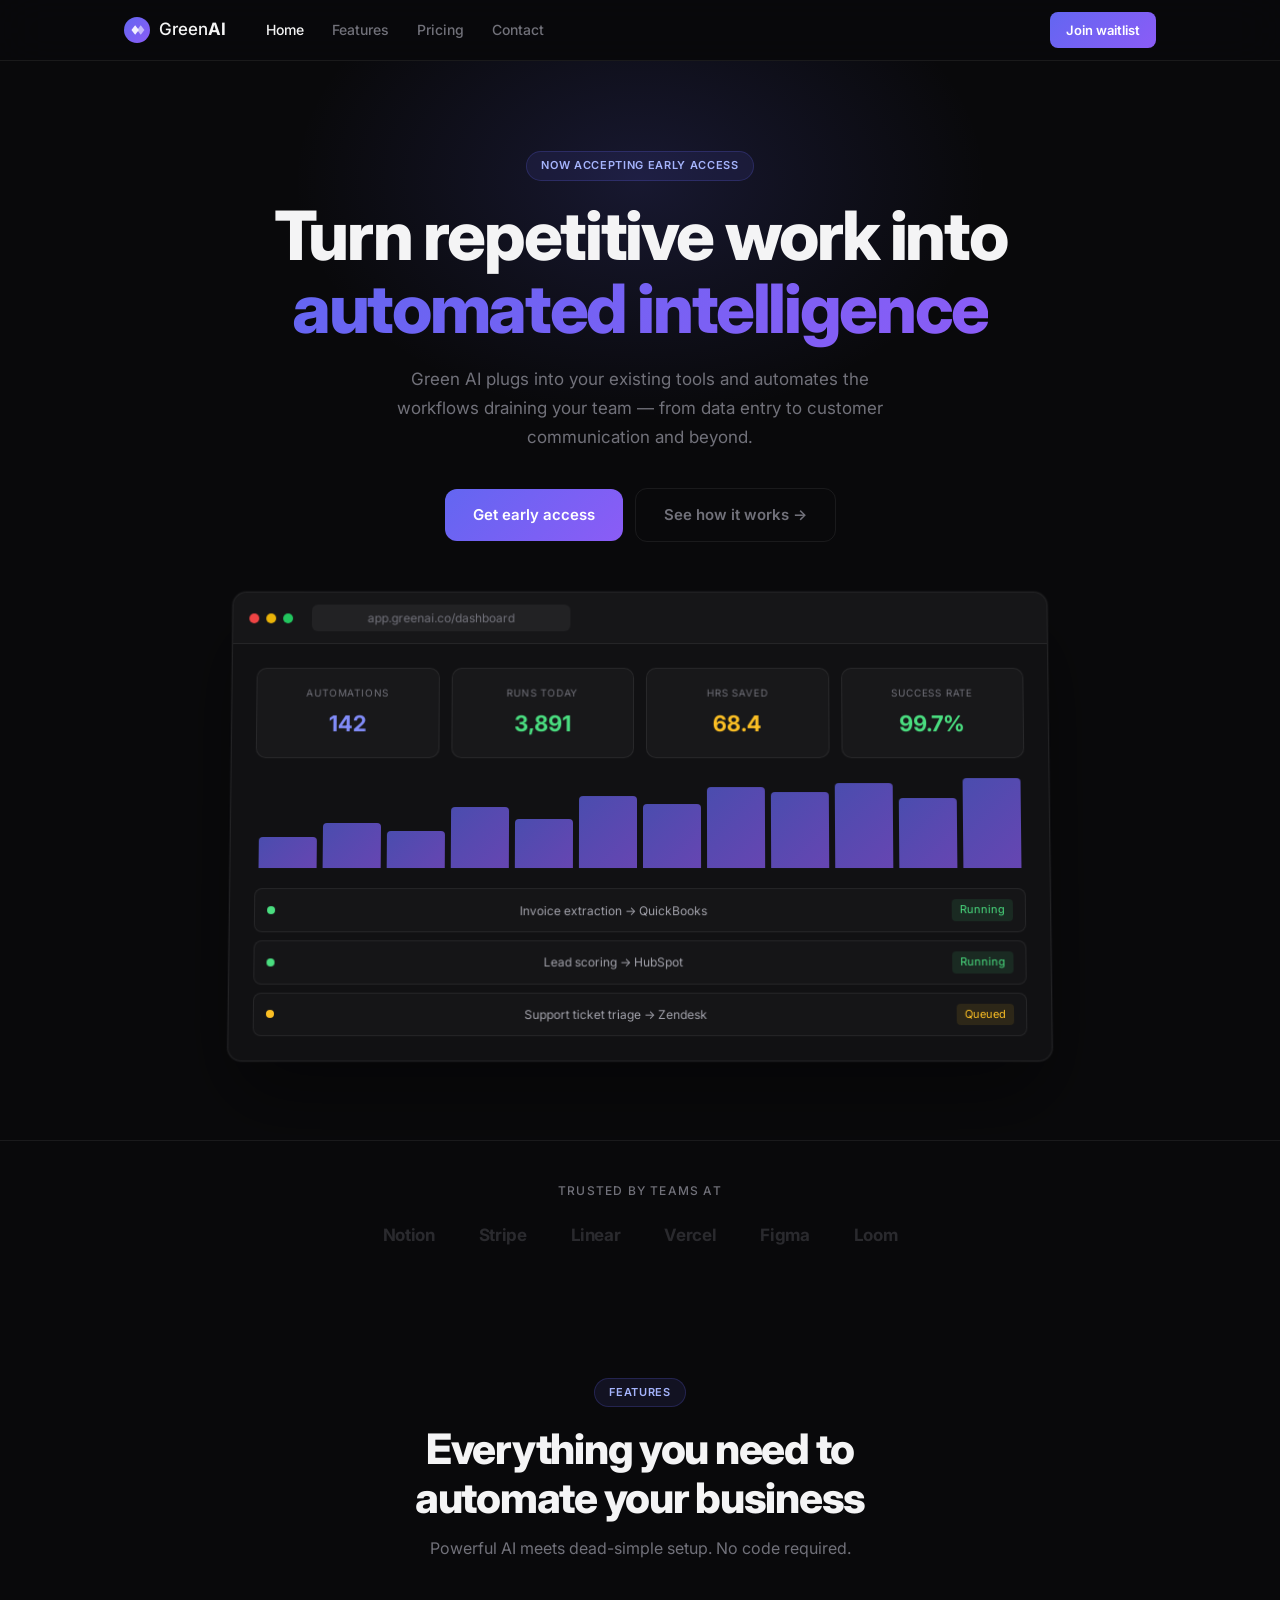
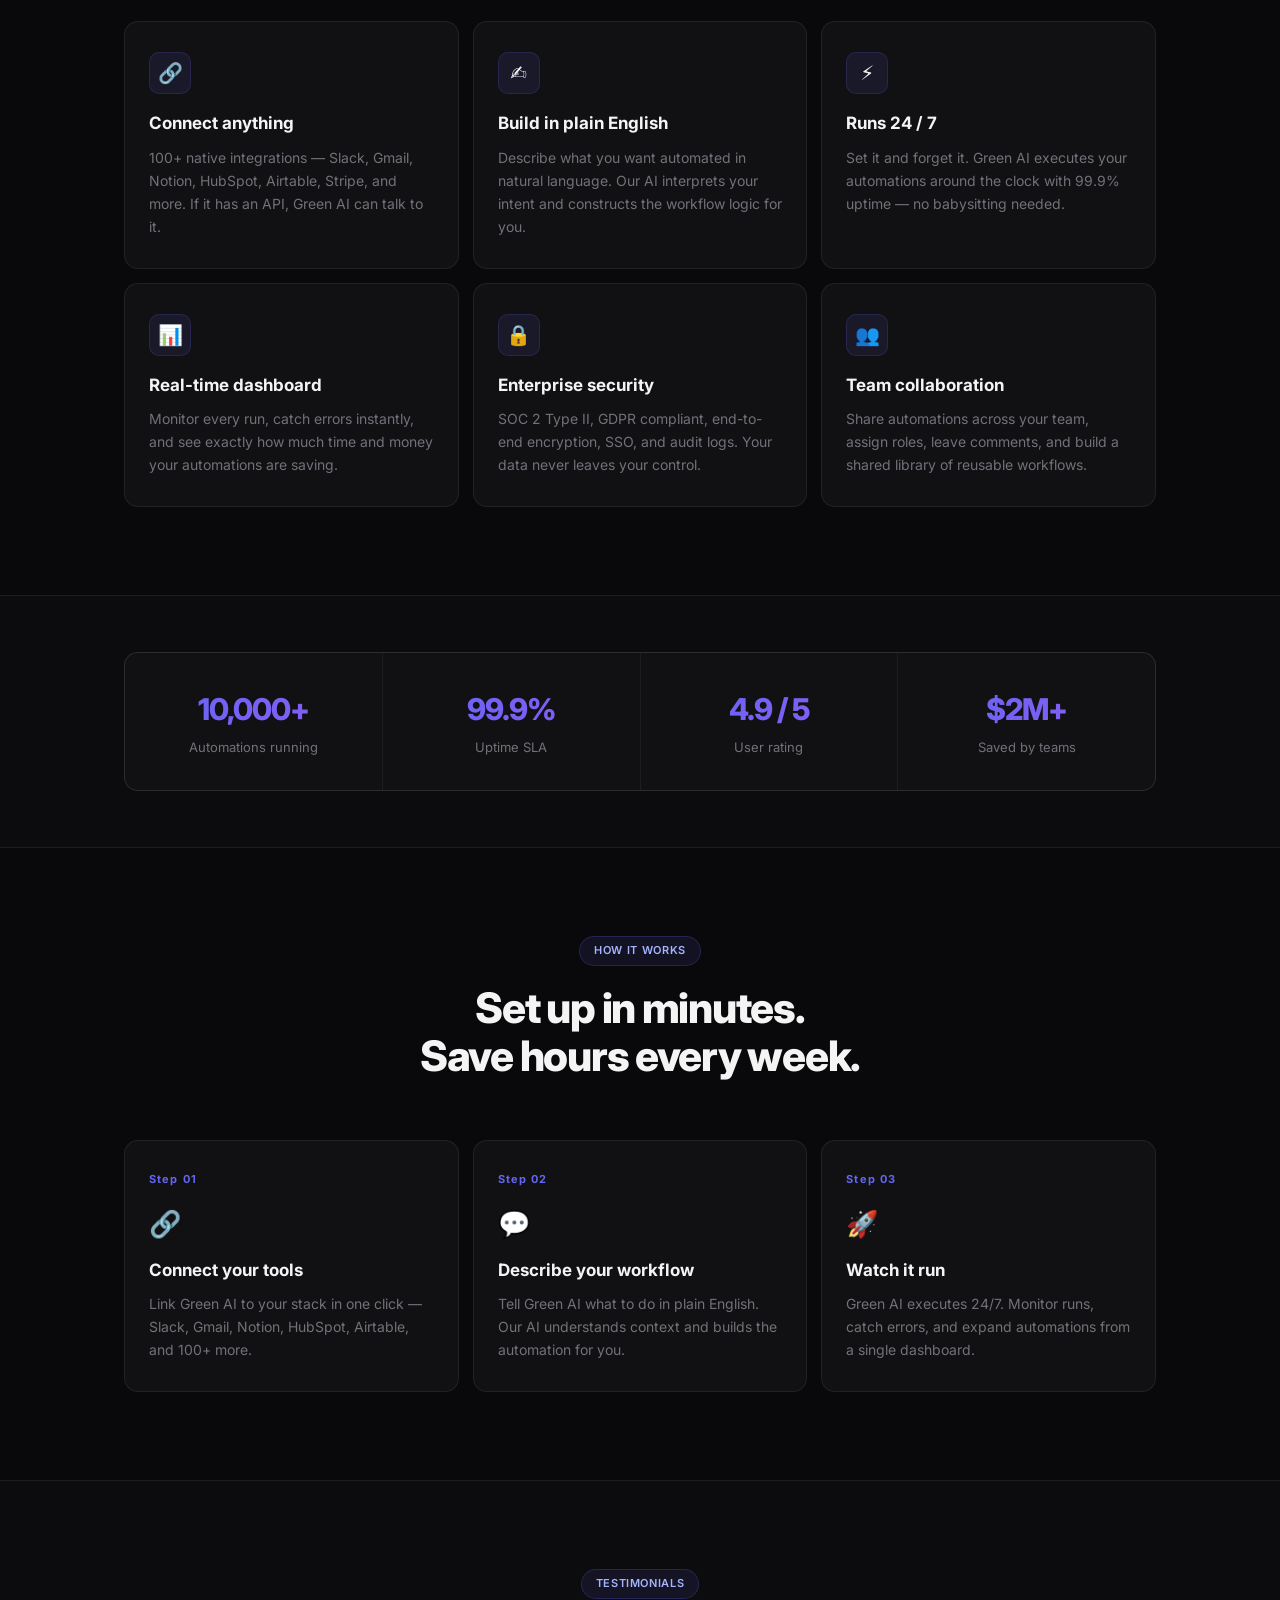
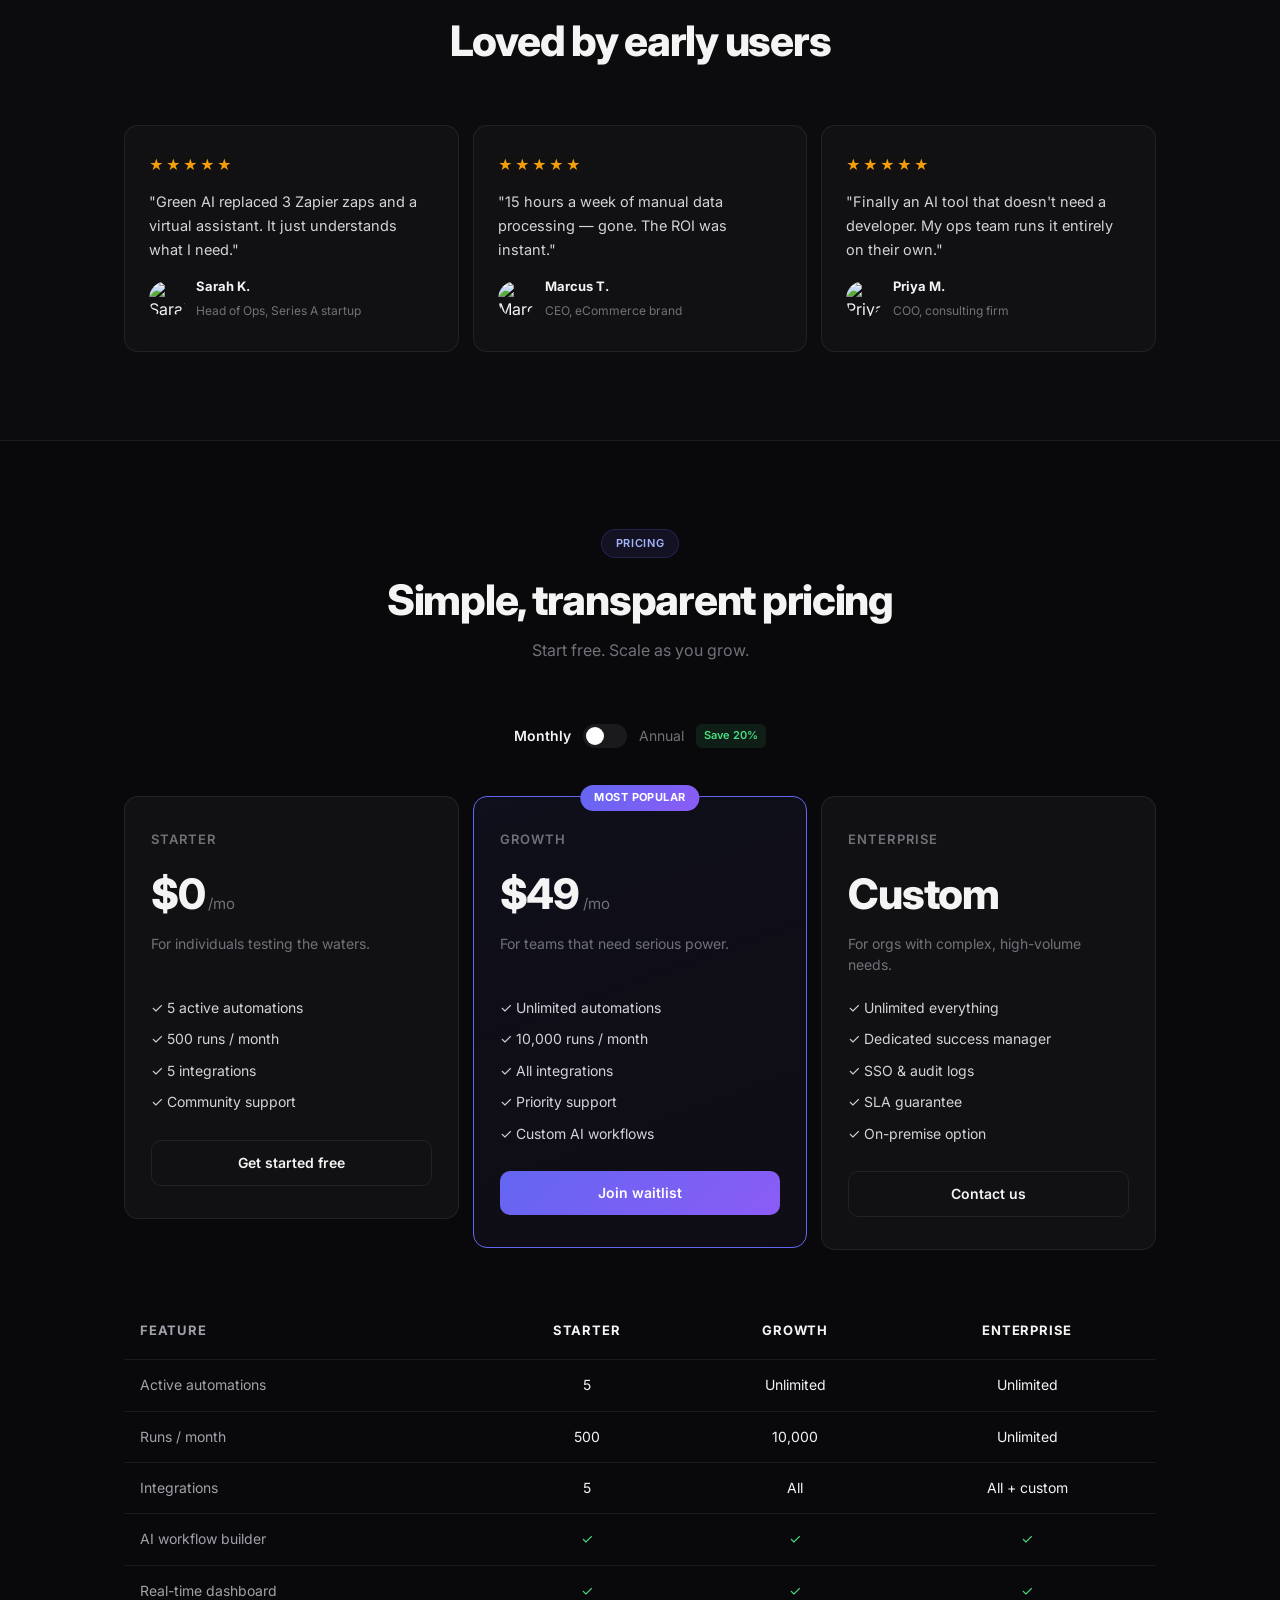
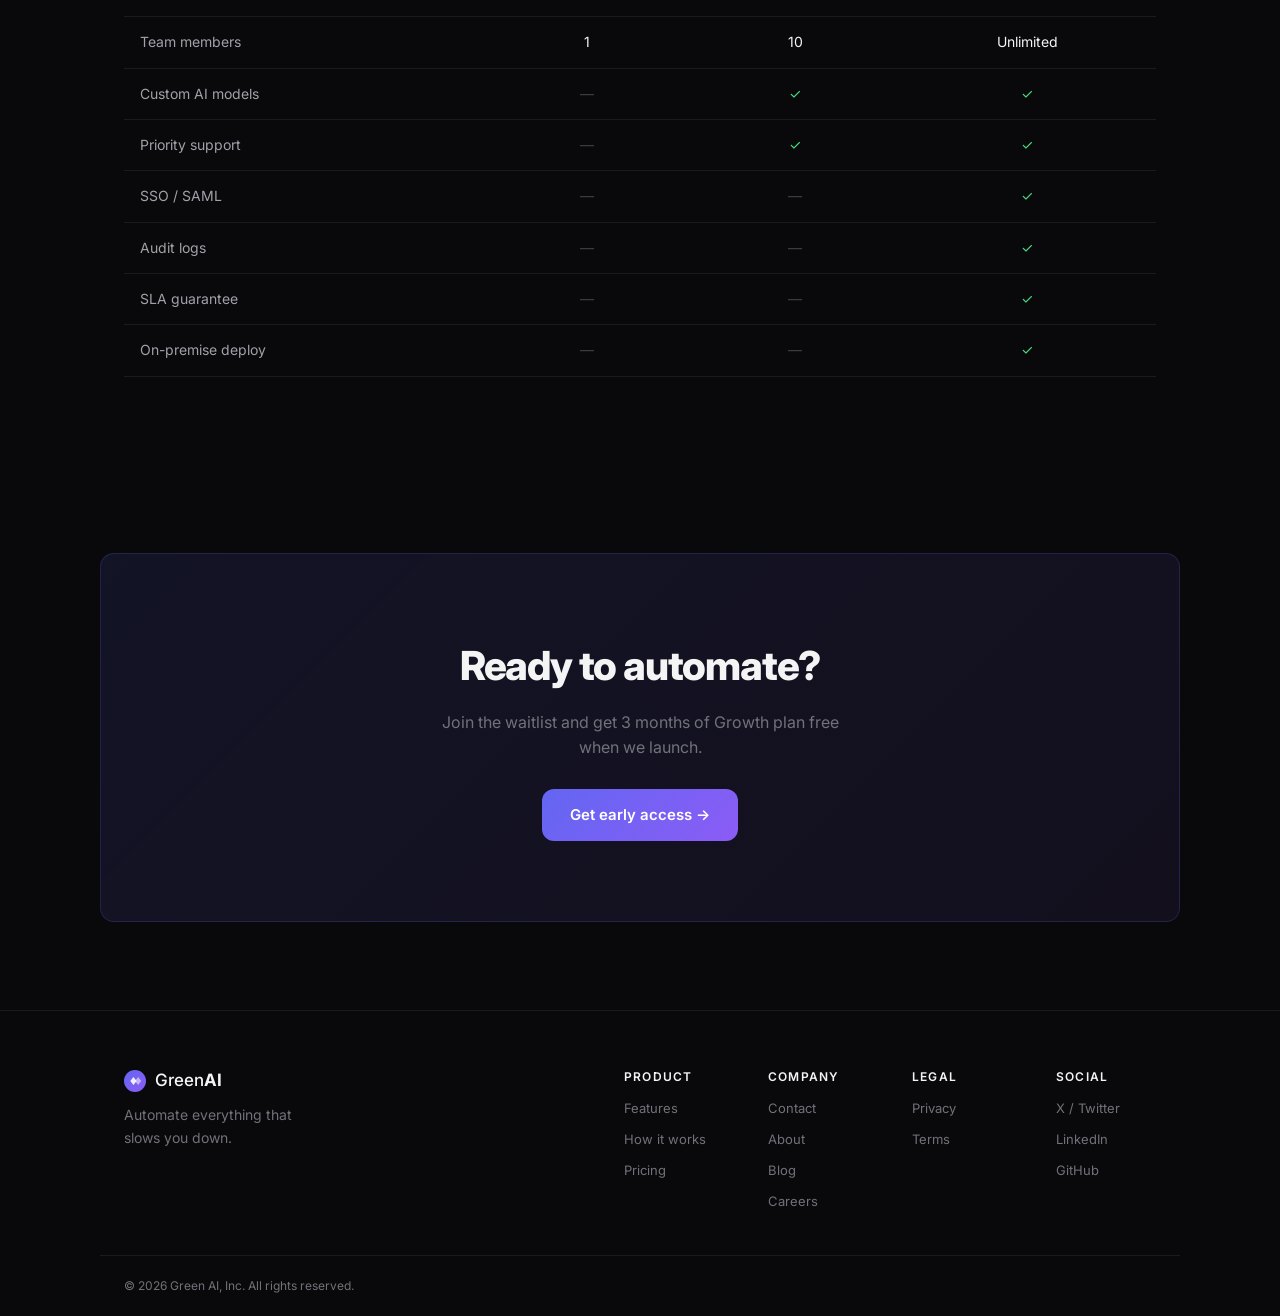
==== commit fe0a1040: "Rebrand to Green AI, enforce English language Replace all Axon AI references with Green AI. Add tran" ====
--- a/index.html
+++ b/index.html
@@ -1,10 +1,10 @@
 <!DOCTYPE html>
-<html lang="en">
+<html lang="en" translate="no">
 <head>
   <meta charset="UTF-8" />
   <meta name="viewport" content="width=device-width, initial-scale=1.0" />
-  <title>Axon AI — Automate Everything That Slows You Down</title>
-  <meta name="description" content="Axon AI helps businesses automate repetitive workflows with AI. Connect your tools, describe what to automate in plain English, and let AI handle the rest." />
+  <title>Green AI — Automate Everything That Slows You Down</title>
+  <meta name="description" content="Green AI helps businesses automate repetitive workflows with AI. Connect your tools, describe what to automate in plain English, and let AI handle the rest." />
   <link rel="preconnect" href="https://fonts.googleapis.com" />
   <link rel="preconnect" href="https://fonts.gstatic.com" crossorigin />
   <link href="https://fonts.googleapis.com/css2?family=Inter:wght@300;400;500;600;700;800&display=swap" rel="stylesheet" />
@@ -17,7 +17,7 @@
   <div class="nav-inner container">
     <a href="index.html" class="logo">
       <svg width="26" height="26" viewBox="0 0 28 28" fill="none"><circle cx="14" cy="14" r="14" fill="url(#lg1)"/><path d="M8 14L12 9L16 14L12 19Z" fill="#fff" opacity=".9"/><path d="M14 14L18 9L22 14L18 19Z" fill="#fff" opacity=".55"/><defs><linearGradient id="lg1" x1="0" y1="0" x2="28" y2="28" gradientUnits="userSpaceOnUse"><stop stop-color="#6366f1"/><stop offset="1" stop-color="#8b5cf6"/></linearGradient></defs></svg>
-      <span>Axon<strong>AI</strong></span>
+      <span>Green<strong>AI</strong></span>
     </a>
     <div class="nav-links">
       <a href="index.html">Home</a>
@@ -47,7 +47,7 @@
   <div class="container">
     <div class="badge">Now accepting early access</div>
     <h1>Turn repetitive work into<br><span class="gradient-text">automated intelligence</span></h1>
-    <p class="hero-sub">Axon AI plugs into your existing tools and automates the workflows draining your team — from data entry to customer communication and beyond.</p>
+    <p class="hero-sub">Green AI plugs into your existing tools and automates the workflows draining your team — from data entry to customer communication and beyond.</p>
     <div class="hero-cta">
       <a href="waitlist.html#waitlist" class="btn btn-lg">Get early access</a>
       <a href="#how-it-works" class="btn btn-lg btn-ghost">See how it works &rarr;</a>
@@ -60,7 +60,7 @@
           <div class="mockup-dot"></div>
           <div class="mockup-dot"></div>
           <div class="mockup-dot"></div>
-          <div class="mockup-url">app.axon.ai/dashboard</div>
+          <div class="mockup-url">app.greenai.co/dashboard</div>
         </div>
         <div class="mockup-body">
           <div class="mockup-stats">
@@ -145,7 +145,7 @@
       <div class="feature-card fade-up">
         <div class="feature-icon">🔗</div>
         <h3>Connect anything</h3>
-        <p>100+ native integrations — Slack, Gmail, Notion, HubSpot, Airtable, Stripe, and more. If it has an API, Axon can talk to it.</p>
+        <p>100+ native integrations — Slack, Gmail, Notion, HubSpot, Airtable, Stripe, and more. If it has an API, Green AI can talk to it.</p>
       </div>
       <div class="feature-card fade-up">
         <div class="feature-icon">✍️</div>
@@ -155,7 +155,7 @@
       <div class="feature-card fade-up">
         <div class="feature-icon">⚡</div>
         <h3>Runs 24 / 7</h3>
-        <p>Set it and forget it. Axon executes your automations around the clock with 99.9% uptime — no babysitting needed.</p>
+        <p>Set it and forget it. Green AI executes your automations around the clock with 99.9% uptime — no babysitting needed.</p>
       </div>
       <div class="feature-card fade-up">
         <div class="feature-icon">📊</div>
@@ -212,19 +212,19 @@
         <div class="step-number">Step 01</div>
         <div class="step-icon">🔗</div>
         <h3>Connect your tools</h3>
-        <p>Link Axon AI to your stack in one click — Slack, Gmail, Notion, HubSpot, Airtable, and 100+ more.</p>
+        <p>Link Green AI to your stack in one click — Slack, Gmail, Notion, HubSpot, Airtable, and 100+ more.</p>
       </div>
       <div class="step fade-up">
         <div class="step-number">Step 02</div>
         <div class="step-icon">💬</div>
         <h3>Describe your workflow</h3>
-        <p>Tell Axon what to do in plain English. Our AI understands context and builds the automation for you.</p>
+        <p>Tell Green AI what to do in plain English. Our AI understands context and builds the automation for you.</p>
       </div>
       <div class="step fade-up">
         <div class="step-number">Step 03</div>
         <div class="step-icon">🚀</div>
         <h3>Watch it run</h3>
-        <p>Axon executes 24/7. Monitor runs, catch errors, and expand automations from a single dashboard.</p>
+        <p>Green AI executes 24/7. Monitor runs, catch errors, and expand automations from a single dashboard.</p>
       </div>
     </div>
   </div>
@@ -240,7 +240,7 @@
     <div class="testimonials-grid">
       <div class="testimonial fade-up">
         <div class="stars">★★★★★</div>
-        <blockquote>"Axon replaced 3 Zapier zaps and a virtual assistant. It just understands what I need."</blockquote>
+        <blockquote>"Green AI replaced 3 Zapier zaps and a virtual assistant. It just understands what I need."</blockquote>
         <div class="testimonial-author">
           <img src="https://i.pravatar.cc/36?img=10" alt="Sarah K." />
           <div><strong>Sarah K.</strong><span>Head of Ops, Series A startup</span></div>
@@ -381,7 +381,7 @@
     <div class="footer-brand">
       <a href="index.html" class="logo">
         <svg width="22" height="22" viewBox="0 0 28 28" fill="none"><circle cx="14" cy="14" r="14" fill="url(#lg2)"/><path d="M8 14L12 9L16 14L12 19Z" fill="#fff" opacity=".9"/><path d="M14 14L18 9L22 14L18 19Z" fill="#fff" opacity=".55"/><defs><linearGradient id="lg2" x1="0" y1="0" x2="28" y2="28" gradientUnits="userSpaceOnUse"><stop stop-color="#6366f1"/><stop offset="1" stop-color="#8b5cf6"/></linearGradient></defs></svg>
-        <span>Axon<strong>AI</strong></span>
+        <span>Green<strong>AI</strong></span>
       </a>
       <p>Automate everything that slows you down.</p>
     </div>
@@ -413,7 +413,7 @@
     </div>
   </div>
   <div class="footer-bottom container">
-    <p>&copy; 2026 Axon AI, Inc. All rights reserved.</p>
+    <p>&copy; 2026 Green AI, Inc. All rights reserved.</p>
   </div>
 </footer>
 
